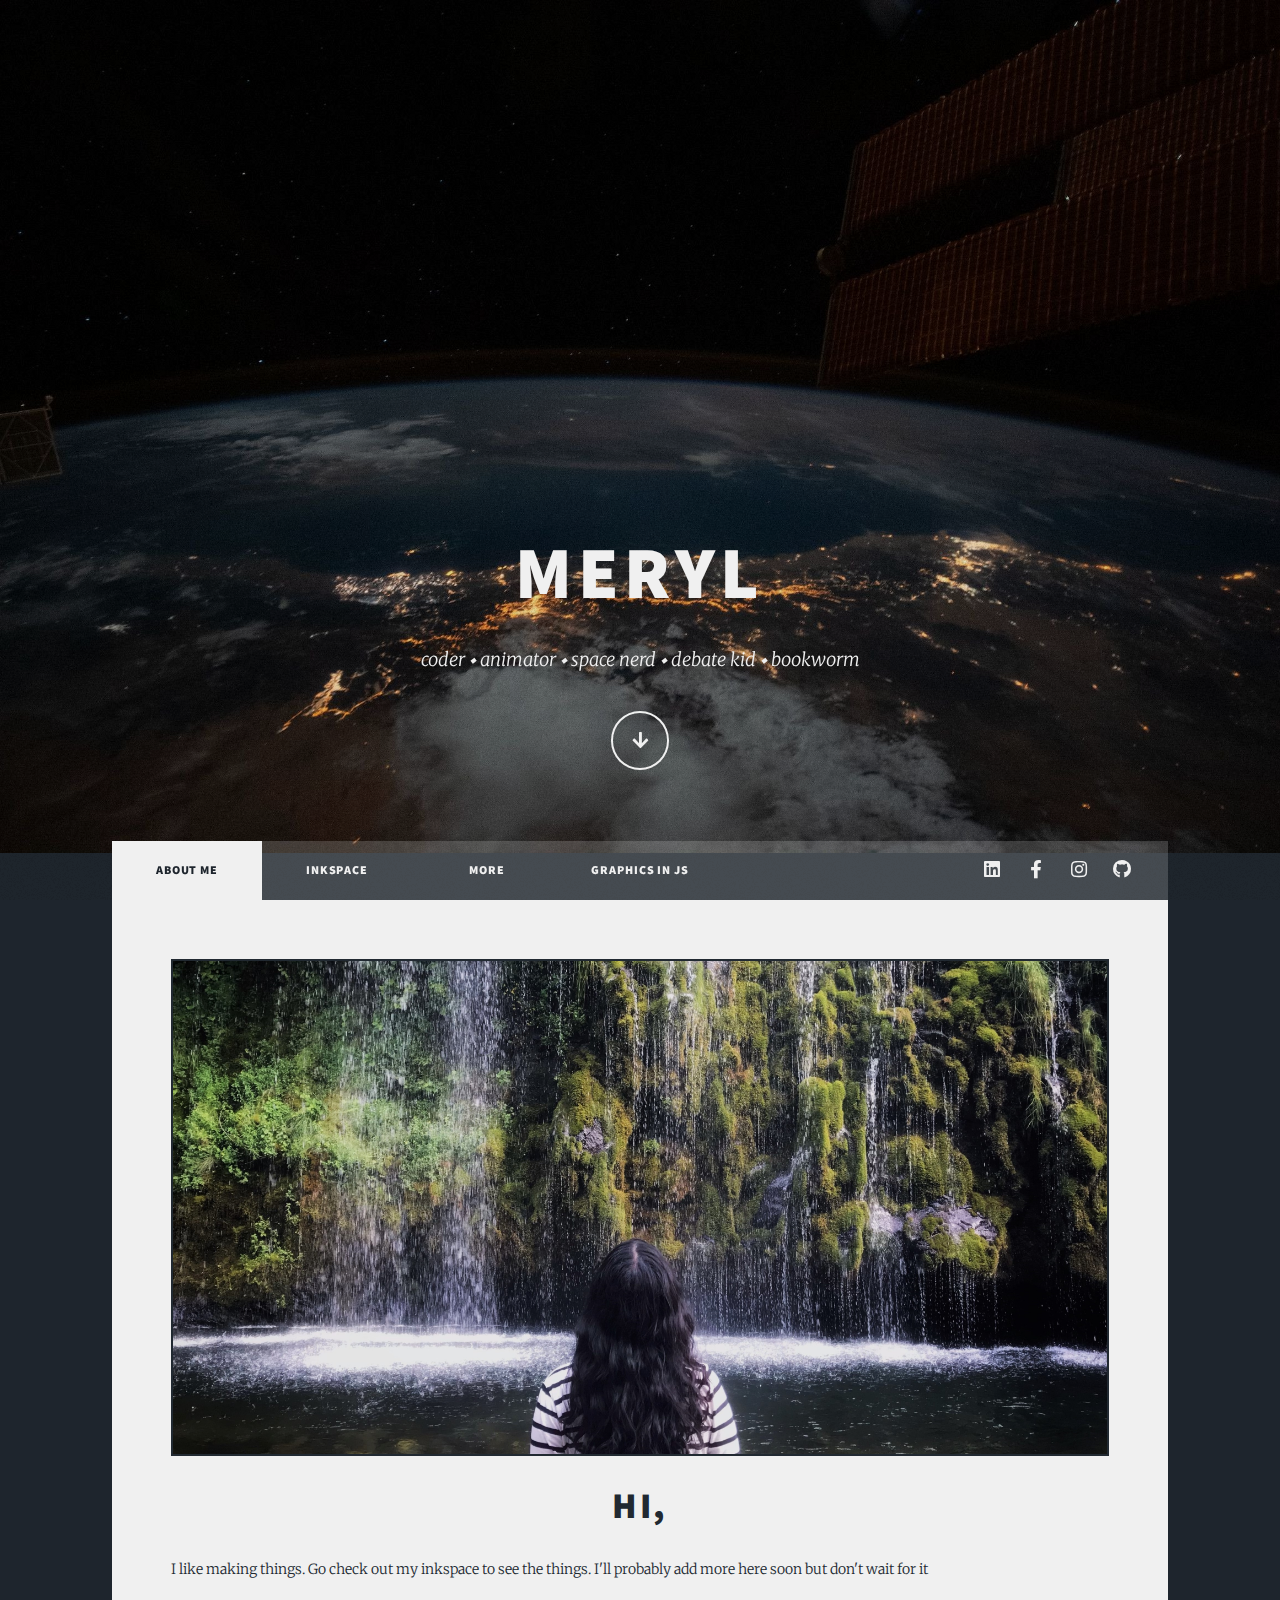
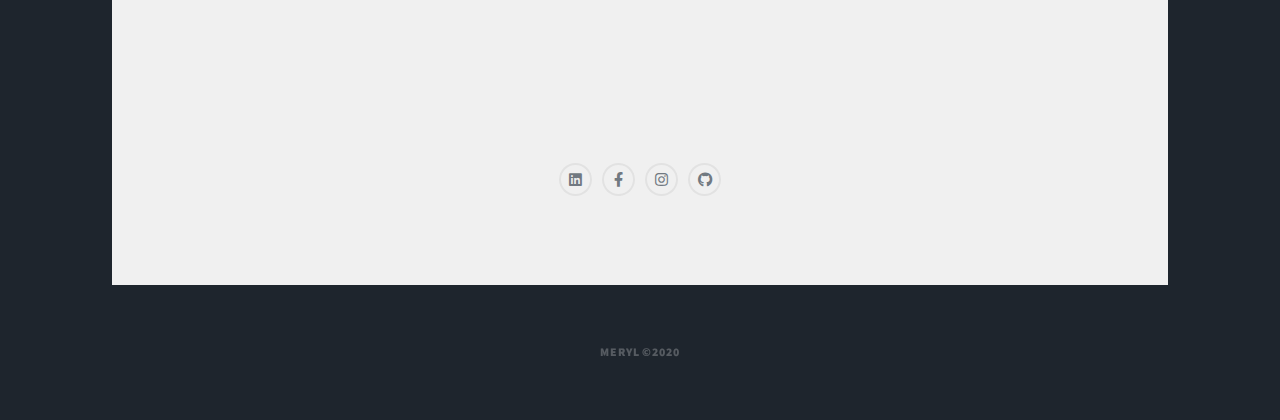
==== index.html @ 54251f9c "Initial commit" ====
<!DOCTYPE HTML>
<html>
	<head>
		<title>Meryl Mathew</title>
		<meta charset="utf-8"/>
		<meta name="viewport" content="width=device-width, initial-scale=1, user-scalable=no"/>
		<link rel="stylesheet" href="assets/css/main.css" />
    <link rel="shortcut icon" href="https://merylmathew.repl.co/favicon.ico"/>
    <meta name="google-site-verification" content="YCY9GfcMDlOyIrJGSdvfEfRtf6WEEZa4J2Y7_e5X0Lk" />
	</head>

  
	<body class="is-preload">
		<!-- Wrapper -->
			<div id="wrapper" class="fade-in">

				<!-- Intro -->
					<div id="intro">
						<h1>Meryl</h1>
						<p>coder ⬩  animator ⬩ space nerd ⬩ debate kid ⬩ bookworm</p>
						<ul class="actions">
							<li><a href="#header" class="button icon solid solo fa-arrow-down scrolly">Continue</a></li>
						</ul>
					</div>

				<!-- Header -->
					<header id="header">
						<a href="javascript:void(0)" class="logo">Portfolio</a>
					</header>

				<!-- Nav -->
					<nav id="nav">
						<ul class="links">
							<div class="tab">
                <a href="#London" class="tablinks" onclick="openCity(event, 'London')" style="box-shadow:none; display:none">About Me</a>
                <a href="#Paris" class="tablinks" onclick="openCity(event, 'Paris')" style="box-shadow:none; display:none">Inkspace</a>
                <a href="#Tokyo" class="tablinks" onclick="openCity(event, 'Tokyo')" style="box-shadow:none; display:none">More</a>
                <a href="simulations.html" class="tablinks" style="box-shadow:none; display:none">js Graphics</a>

                <button class="tablinks" onclick="openCity(event, 'London')" id="defaultOpen" style="box-shadow:none">About Me</button>
                <button class="tablinks" onclick="openCity(event, 'Paris')" style="box-shadow:none">Inkspace</button>
                <button class="tablinks" onclick="openCity(event, 'Tokyo')" style="box-shadow:none">More</button>
                <button class="tablinks" onclick="location.href='https://merylmathew.repl.co/simulations.html'" style="box-shadow:none" type="button">Graphics in js</button>
              </div>
						</ul>
						<ul class="icons">
							<li><a href="https://www.linkedin.com/in/meryl-m-4a99a51a8/" target="_blank" class="icon brands fa-linkedin"><span class="label">Linkedin</span></a></li>
							<li><a href="https://www.facebook.com/meryl.mathew.923/" target="_blank" class="icon brands fa-facebook-f"><span class="label">Facebook</span></a></li>
							<li><a href="https://www.instagram.com/m.eryl.m/" target="_blank" class="icon brands fa-instagram"><span class="label">Instagram</span></a></li>
							<li><a href="https://github.com/owl-patia" target="_blank" class="icon brands fa-github"><span class="label">GitHub</span></a></li>
						</ul>
					</nav>

          <!--- Other Tabs --> 
          <div id="main">
            <!-- Main Tab -->
            <div id="London" class="tabcontent">
              <img src="images/waterfall.jpg" style="width:100%;border:solid 2px;background-color:#1e252d;"></img>
              <h2 class="bigquote" style="font-size:36px;text-align:center;padding-top:15px">Hi,</h2>
              <!----<div>
                <h2 class="bigquote" style="float:left; width:30%">
                  <br/>A skeptical tech developer<br/>
                </h2> --->
                <p style="font-size:14px">I like making things. Go check out my inkspace to see the things. I'll probably add more here soon but don't wait for it</p> <!---<a href="https://linktr.ee/superpositionfremont">Superposition Fremont,</a> I've guided the creation of a website for the chapter, and organized tech related projects and activities to bring to my community. Before that, I interned in healthtech innovation, designing and programming an <a href="https://github.com/owl-patia/eye-strain-detector">eye strain detector</a>(ironic for me) using machine learning and image processing technology. I'm also team strategist for my VEX Robotics team, where I plan logic for robot movement and work with CAD. </p>
              </div>
              <div>
                <h2 class="bigquote" style="padding:0 30px; float:right; width:25%">
                  "What is the world, without beautiful words?"
                </h2>
                <p style="font-size:14px">
                  Writing to me is about finding a way to put the most random, scatterbrained thouhgts and descriptions out in the world. My favorite genres are fantasy, mystery, and speculative fiction, though I occasionally take a stab at poetry when the mood strikes. Every writer starts out as a reader and I'm in no way an exception, which is why I always have a book in progress,and I'm always happy to give out book recs to anyone who asks. Check out my <a href="javascript:void(0)" class="tablinks" onclick="openCity(event, 'Paris')" style="box-shadow:none">Inkspace</a> to read my latest work.
                </p>
              </div>
              <div>
                <h2 class="bigquote" style="float:left; width:20%;">
                  No faster way to learn than to teach
                </h2>
                <p style="font-size:14px">
                  Most of my weekdays are spent tutoring—even now, online. I've tutored with: L-connection for English language learners, younger students at the local library, French students with the school French club, and younger students in summer Python classes. I am also currently a volunteer Lincoln-Douglas debate coach for the middle school, so I can share my experience in debate with students who have less resources for private coaching. Contact me via Facebook for tutoring info.
                </p>
              </div>
              <div>
                <h2 class="bigquote" style="padding:10px 20px; float:right; width:45%; margin-bottom:10px">
                  Debate doesn't end with an answer; it leaves you with perspective
                </h2>
                <p style="font-size:14px">
                  In a way, debate is very similar to creative writing. The flow of ideas, the underlying logic, and the amount of <i>research</i> it takes. I've done debate in the CHSSA and GGSA circuits for two years and been to tournaments throughout California. Lincoln-Douglas debate has shown me worlds of opportunity, confidence, and discussion about issues I'd never been exposed to. As a Captain turned Vice President of my school's Speech and Debate program, as well as a mentor for middle school debaters, I'm doing my best to share that experience with everyone that I can.
                </p>
              </div> --->
            </div>

            <!--Media Tab--->
            <div id="Tokyo" class="tabcontent" style="overflow:hidden">
                <h3>My Media</h3>
                <p><--- In Progress---></p>
                <div class="mediagrid-container">
                  <div id="spotify">
                    <iframe src="https://open.spotify.com/embed/playlist/1azhTqrdnuiMNUiaSNKn2s" frameborder="0" allowtransparency="true" allow="encrypted-media"></iframe>
                  </div>
                  <div id="insta">
                   <iframe src="https://www.instagram.com/p/CDMPR9YD9Q8/embed" title="Tara Spruit Art" style="background-color:black" ></iframe>
                  </div>
                  <div id="youtube">
                    <iframe src="https://www.youtube.com/embed/b1WHQTbJ7vE" title="YouTube video player" frameborder="0" allow="accelerometer; autoplay; clipboard-write; encrypted-media; gyroscope; picture-in-picture" allowfullscreen></iframe>
                  </div>
                  <div id="book">
                    <img src="https://i.harperapps.com/hcanz/covers/9780007422586/x293.jpg" style="object-fit:contain;max-height:100%;max-width:155px;min-width:"></img>
                    <h4 style="text-align:center">Currently Reading:</h4>
                    <p style="font-size:12px;text-align:center;margin:0;">
                      <u>The Mysterious Affair at Styles</u>
                      </br>
                      <i>by Agatha Christie</i>
                      </br>
                      Rating as of now: 4/5 stars
                    </p>
                  </div>
                </div>
            </div>
          

          <!--Inskpace Tab-->  
            <div id="Paris" class="tabcontent" style="padding:0">
              <div id="main" style="margin:0 0; width:100%; border-style:none none solid none; border-width:2px; border-color:#DCDCDC">
                <article class="post featured">
                  <header class="major">
                      <span class="date">June 20, 2021</span>
                      <h2><a href="javascript:void(0)">Breakfast</a></h2>
                      <p><i>medium: 3-d model</i></p>
                      <p>
                      Donut, coffee cup, and background were all built, animated, and rendered in Blender
                      </p>
                    </header>
                    <a class="image fit">
                      <video width="100%" autoplay loop muted>
                        <source src="images/donut.mp4" type="video/mp4" />
                      </video></a>
                    <ul class="actions special">
                      <li><a href="images/donut.mp4" target="_blank" class="button">View Piece</a></li>
                    </ul>
                </article>
                
                <!-- Post Gallery -->
                <section class="posts">
                  <!---<article> <!--Hotel Viella
                    <header class="major">
                    <span class="date">April 20, 2021</span>
                    <h2><a href="#">Writing Challenge #2</a></h2>
                    <p>Meryl Mathew • Creative Writing</p>
                    <p>
                      Prompt: Flesh out and kill a character in less than 700 words (suggested by a friend)
                    </p>
                  </header>
                  <a class="image main"><img src="images/pic01.jpg" alt="" /></a>
                  <ul class="actions special">
                    <li><a id="myBtn" class="button large">Full Story</a></li>
                     The Modal 
                    <link rel="stylesheet" href="modal.css" />
                    <div id="myModal" class="modal">
                      
                      <div class="modal-content">
                        <span class="close">&times;</span>
                        <iframe src="https://docs.google.com/document/d/e/2PACX-1vTOxKSY829HDpsiBlz4LILO06dINLtwVgTX5l0hVm-jLojlUbi95CyLOCAH-x--CEwdpaesqFGbjDjO/pub?embedded=true" width="90%" height="97%" style="padding:none"></iframe>
                      </div>
                    </div>
                    
                  </ul>
                  </article> --->

                  <article> <!--Prompt -->
                    <header>
                      <span class="date">November 1, 2020</span>
                      <h2><a href="#">Hotel Viella</a></h2>
                      <p style="text-align:center">Meryl Mathew • Speculative Fiction</p>
                    </header>
                    <a class="image fit"><img src="images/pic02.jpg" alt="" /></a>
                    <p><i>
                      The Janitor remembers nothing...
                    </i></p>
                    <ul class="actions special">
                      <li><a id="myBtn2" class="button">Full Story</a></li>
                      <!-- The Modal --->
                      <link rel="stylesheet" href="modal.css" />
                      <div id="myModal2" class="modal">
                        <!-- Modal content --->
                        <div class="modal-content">
                          <span id="close2" class="close">&times;</span>
                          <iframe src="https://docs.google.com/document/d/e/2PACX-1vTF7LGVaom-E_j0QJltRyDijaRvnnlwV1qezFzbnl_iOy_g66tp6JYO-4HYqUYiTe8KIEDTxv4_yBxo/pub?embedded=true" width="90%" height="97%" style="padding:none"></iframe>
                        </div>
                      </div>
                    </ul>
                  </article>            
                  
                  <article> <!--The Stork-->
                    <header>
                      <span class="date">April 22, 2017</span>
                      <h2><a href="javascript:void(0)">The Stork</a></h2>
                    </header>
                    <a class="image fit"><img src="images/pic03.jpg" alt="" /></a>
                    <p><i>medium: ink on rice paper</i></p>
                    <ul class="actions special">
                      <li><a href="https://merylmathew.repl.co/images/ricepaper.jpg" target="_blank" class="button">View Piece</a></li>
                    </ul>
                  </article>
                  
                  <article> <!---Color of Leaves Painting--->
                    <header>
                      <span class="date">September 18, 2020</span>
                      <h2><a href="javascript:void(0)">Natural Colors</a></h2>
                    </header>
                    <a class="image fit"><img src="images/pic04.jpg" alt="" /></a>
                    <p><i>medium: acrylics on canvas</i></p>
                    <ul class="actions special">
                      <li><a href="https://merylmathew.repl.co/images/pic04.jpg" target="_blank" class="button">View Piece</a></li>
                    </ul>
                  </article>
                 
                  <article> <!---The Aftermath--->
                    <header>
                      <span class="date">June 14, 2020</span>
                      <h2><a href="javascript:void(0)">The Aftermath</a></h2>
                      <p style="text-align:center">Meryl Mathew • Speculative/Dystopian Fiction</p>
                    </header>
                    <a class="image fit"><img src="images/pic05.jpg" alt="" /></a>
                    <p><i>I’ve been staring at the same walls for almost two years now. Weeks and months blur together, so lost that I can't tell if my birthday was last month or last year. Historians call this period the Post-contagion Era, but the normal people? We will always know it as the Aftermath...</i></p>
                    <ul class="actions special">
                      <li><a id="myBtn3" class="button">Full Story</a></li>
                      <!-- The Modal --->
                      <link rel="stylesheet" href="modal.css" />
                      <div id="myModal3" class="modal">
                        <!-- Modal content --->
                        <div class="modal-content">
                          <span id="close3" class="close">&times;</span>
                          <iframe src="https://docs.google.com/document/d/e/2PACX-1vTF7LGVaom-E_j0QJltRyDijaRvnnlwV1qezFzbnl_iOy_g66tp6JYO-4HYqUYiTe8KIEDTxv4_yBxo/pub?embedded=true" width="90%" height="97%" style="padding:none"></iframe>
                        </div>
                      </div>
                    </ul>
                  </article>
                </section>
              </div> 
            </div>
          </div>

          
            <script>
              document.getElementById("defaultOpen").click();
              function openCity(evt, cityName) {
                var i, tabcontent, tablinks;
                tabcontent = document.getElementsByClassName("tabcontent");
                for (i = 0; i < tabcontent.length; i++) {
                  tabcontent[i].style.display = "none";
                }
                tablinks = document.getElementsByClassName("tablinks");
                for (i = 0; i < tablinks.length; i++) {
                  tablinks[i].className = tablinks[i].className.replace(" active", "");
                }
                document.getElementById(cityName).style.display = "block";
                evt.currentTarget.className += " active";
              }
            </script> 
        <!-- Footer -->
        <div id="main">
          <footer id="footer">
            <section>
              <section class="split contact">
                  <ul class="icons alt">
                    <li><a href="https://www.linkedin.com/in/meryl-m-4a99a51a8/" class="icon brands alt fa-linkedin"><span class="label">Linkedin</span></a></li>
                    <li><a href="https://www.facebook.com/meryl.mathew.923/" class="icon brands alt fa-facebook-f"><span class="label">Facebook</span></a></li>
                    <li><a href="https://www.instagram.com/m.eryl.m/" class="icon brands alt fa-instagram"><span class="label">Instagram</span></a></li>
                    <li><a href="https://github.com/owl-patia" class="icon brands alt fa-github"><span class="label">GitHub</span></a></li>
                  </ul>
                </section>
              </section>
					</footer>
        </div>

				<!-- Copyright -->
					<div id="copyright">
						<ul><li>Meryl ©2020</li></ul>
					</div>

			</div>

		<!-- Scripts -->
			<script src="modals.js"></script>
      <script src="assets/js/jquery.min.js"></script>
			<script src="assets/js/jquery.scrollex.min.js"></script>
			<script src="assets/js/jquery.scrolly.min.js"></script>
			<script src="assets/js/browser.min.js"></script>
			<script src="assets/js/breakpoints.min.js"></script>
			<script src="assets/js/util.js"></script>
			<script src="assets/js/main.js"></script>
	</body>
</html>
---- assets/css/main.css ----
@import url(fontawesome-all.min.css);
@import url("https://fonts.googleapis.com/css?family=Merriweather:300,700,300italic,700italic|Source+Sans+Pro:900");

/*
	Massively by HTML5 UP
	html5up.net | @ajlkn
	Free for personal and commercial use under the CCA 3.0 license (html5up.net/license)
*/

html, body, div, span, applet, object,
iframe, h1, h2, h3, h4, h5, h6, p, blockquote,
pre, a, abbr, acronym, address, big, cite,
code, del, dfn, em, img, ins, kbd, q, s, samp,
small, strike, strong, sub, sup, tt, var, b,
u, i, center, dl, dt, dd, ol, ul, li, fieldset,
form, label, legend, table, caption, tbody,
tfoot, thead, tr, th, td, article, aside,
canvas, details, embed, figure, figcaption,
footer, header, hgroup, menu, nav, output, ruby,
section, summary, time, mark, audio, video {
	margin: 0;
	padding: 0;
	border: 0;
	font-size: 100%;
	font: inherit;
	vertical-align: baseline;}


/* width */
::-webkit-scrollbar {
  width: 6px;
}

/* Track */
::-webkit-scrollbar-track {
  background:rgba(30, 37, 45,0.1) ; 
}
 
/* Handle */
::-webkit-scrollbar-thumb {
  background:rgba(255, 255, 255, 0.175); 
}

/* Handle on hover */
::-webkit-scrollbar-thumb:hover {
  background: #18bfef; 
}

article, aside, details, figcaption, figure,
footer, header, hgroup, menu, nav, section {
	display: block;}

body {
	line-height: 1;
}

ol, ul {
	list-style: none;
}

blockquote, q {
	quotes: none;
}

	blockquote:before, blockquote:after, q:before, q:after {
		content: '';
		content: none;
	}

table {
	border-collapse: collapse;
	border-spacing: 0;
}

body {
	-webkit-text-size-adjust: none;
}

mark {
	background-color: transparent;
	color: inherit;
}

input::-moz-focus-inner {
	border: 0;
	padding: 0;
}

input, select, textarea {
	-moz-appearance: none;
	-webkit-appearance: none;
	-ms-appearance: none;
	appearance: none;
}

/* Basic */

	@-ms-viewport {
		width: device-width;
	}

	body {
		-ms-overflow-style: scrollbar;
	}

	@media screen and (max-width: 480px) {

		html, body {
			min-width: 320px;
		}

	}

	html {
		box-sizing: border-box;
	}

	*, *:before, *:after {
		box-sizing: inherit;
	}

	body {
		background-color: #1e252d;
	}

		body.is-preload *, body.is-preload *:before, body.is-preload *:after {
			-moz-animation: none !important;
			-webkit-animation: none !important;
			-ms-animation: none !important;
			animation: none !important;
			-moz-transition: none !important;
			-webkit-transition: none !important;
			-ms-transition: none !important;
			transition: none !important;
		}

/* Type */

	html {
		font-size: 16pt;
	}

		@media screen and (max-width: 1680px) {

			html {
				font-size: 12pt;
			}

		}

		@media screen and (max-width: 1280px) {

			html {
				font-size: 11pt;
			}

		}

		@media screen and (max-width: 360px) {

			html {
				font-size: 10pt;
			}

		}

	body {
		color: #212931;
	}

	body, input, select, textarea {
		font-family: "Merriweather", Georgia, serif;
		font-weight: 300;
		font-size: 1rem;
		line-height: 2.375;
	}

	a {
		-moz-transition: color 0.2s ease-in-out, background-color 0.2s ease-in-out, border-color 0.2s ease-in-out, box-shadow 0.2s ease-in-out;
		-webkit-transition: color 0.2s ease-in-out, background-color 0.2s ease-in-out, border-color 0.2s ease-in-out, box-shadow 0.2s ease-in-out;
		-ms-transition: color 0.2s ease-in-out, background-color 0.2s ease-in-out, border-color 0.2s ease-in-out, box-shadow 0.2s ease-in-out;
		transition: color 0.2s ease-in-out, background-color 0.2s ease-in-out, border-color 0.2s ease-in-out, box-shadow 0.2s ease-in-out;
		border-bottom: dotted 1px;
		text-decoration: none;
	}

		a:hover {
			border-bottom-color: transparent;
		}

	strong, b {
		font-weight: 600;
	}

	em, i {
		font-style: italic;
	}

	p {
		text-align: justify;
		margin: 0 0 2rem 0;
	}

	h1, h2, h3, h4, h5, h6 {
		font-family: "Source Sans Pro", Helvetica, sans-serif;
		font-weight: 900;
		line-height: 1.5;
		letter-spacing: 0.075em;
		text-transform: uppercase;
		margin: 0 0 1rem 0;
	}

		h1 a, h2 a, h3 a, h4 a, h5 a, h6 a {
			border-bottom: 0;
			color: inherit;
			text-decoration: none;
		}

	h1 {
		font-size: 4rem;
		line-height: 1.1;
		margin: 0 0 2rem 0;
	}

	h2 {
		font-size: 1.75rem;
		line-height: 1.3;
		margin: 0 0 1.5rem 0;
	}

	h3 {
		font-size: 1.25rem;
		margin: 0 0 1.5rem 0;
	}

	h4 {
		font-size: 1rem;
	}

	h5 {
		font-size: 0.9rem;
	}

	h6 {
		font-size: 0.8rem;
	}

	sub {
		font-size: 0.8rem;
		position: relative;
		top: 0.5rem;
	}

	sup {
		font-size: 0.8rem;
		position: relative;
		top: -0.5rem;
	}

	blockquote {
		border-left: solid 4px;
		font-style: italic;
		margin: 0 0 2rem 0;
		padding: 0.5rem 0 0.5rem 2rem;
	}

	code {
		border: solid 2px;
		font-family: "Courier New", monospace;
		font-size: 0.9rem;
		margin: 0 0.25rem;
		padding: 0.25rem 0.65rem;
	}

	pre {
		-webkit-overflow-scrolling: touch;
		font-family: "Courier New", monospace;
		font-size: 0.9rem;
		margin: 0 0 2rem 0;
	}

		pre code {
			display: block;
			line-height: 1.75;
			padding: 1rem 1.5rem;
			overflow-x: auto;
		}

	hr {
		border: 0;
		border-bottom: solid 2px;
		margin: 3rem 0;
	}

		hr.major {
			margin: 5rem 0;
		}

	.align-left {
		text-align: left;
	}

	.align-center {
		text-align: center;
	}

	.align-right {
		text-align: right;
	}

	input, select, textarea {
		color: #212931;
	}

	a {
		color: #212931;
		border-bottom-color: rgba(33, 41, 49, 0.5);
	}

		a:hover {
			border-bottom-color: transparent;
			color: #18bfef !important;
		}

	strong, b {
		color: #212931;
	}

	h1, h2, h3, h4, h5, h6 {
		color: #212931;
	}

	blockquote {
		border-left-color: #eeeeee;
	}

	code {
		background: rgba(220, 220, 220, 0.25);
		border-color: #eeeeee;
	}

	hr {
		border-bottom-color: #eeeeee;
	}

/* Row */

	.row {
		display: flex;
		flex-wrap: wrap;
		box-sizing: border-box;
		align-items: stretch;
	}

		.row > * {
			box-sizing: border-box;
		}

		.row.gtr-uniform > * > :last-child {
			margin-bottom: 0;
		}

		.row.aln-left {
			justify-content: flex-start;
		}

		.row.aln-center {
			justify-content: center;
		}

		.row.aln-right {
			justify-content: flex-end;
		}

		.row.aln-top {
			align-items: flex-start;
		}

		.row.aln-middle {
			align-items: center;
		}

		.row.aln-bottom {
			align-items: flex-end;
		}

		.row > .imp {
			order: -1;
		}

		.row > .col-1 {
			width: 8.33333%;
		}

		.row > .off-1 {
			margin-left: 8.33333%;
		}

		.row > .col-2 {
			width: 16.66667%;
		}

		.row > .off-2 {
			margin-left: 16.66667%;
		}

		.row > .col-3 {
			width: 25%;
		}

		.row > .off-3 {
			margin-left: 25%;
		}

		.row > .col-4 {
			width: 33.33333%;
		}

		.row > .off-4 {
			margin-left: 33.33333%;
		}

		.row > .col-5 {
			width: 41.66667%;
		}

		.row > .off-5 {
			margin-left: 41.66667%;
		}

		.row > .col-6 {
			width: 50%;
		}

		.row > .off-6 {
			margin-left: 50%;
		}

		.row > .col-7 {
			width: 58.33333%;
		}

		.row > .off-7 {
			margin-left: 58.33333%;
		}

		.row > .col-8 {
			width: 66.66667%;
		}

		.row > .off-8 {
			margin-left: 66.66667%;
		}

		.row > .col-9 {
			width: 75%;
		}

		.row > .off-9 {
			margin-left: 75%;
		}

		.row > .col-10 {
			width: 83.33333%;
		}

		.row > .off-10 {
			margin-left: 83.33333%;
		}

		.row > .col-11 {
			width: 91.66667%;
		}

		.row > .off-11 {
			margin-left: 91.66667%;
		}

		.row > .col-12 {
			width: 100%;
		}

		.row > .off-12 {
			margin-left: 100%;
		}

		.row.gtr-0 {
			margin-top: 0;
			margin-left: 0rem;
		}

			.row.gtr-0 > * {
				padding: 0 0 0 0rem;
			}

			.row.gtr-0.gtr-uniform {
				margin-top: 0rem;
			}

				.row.gtr-0.gtr-uniform > * {
					padding-top: 0rem;
				}

		.row.gtr-25 {
			margin-top: 0;
			margin-left: -0.375rem;
		}

			.row.gtr-25 > * {
				padding: 0 0 0 0.375rem;
			}

			.row.gtr-25.gtr-uniform {
				margin-top: -0.375rem;
			}

				.row.gtr-25.gtr-uniform > * {
					padding-top: 0.375rem;
				}

		.row.gtr-50 {
			margin-top: 0;
			margin-left: -0.75rem;
		}

			.row.gtr-50 > * {
				padding: 0 0 0 0.75rem;
			}

			.row.gtr-50.gtr-uniform {
				margin-top: -0.75rem;
			}

				.row.gtr-50.gtr-uniform > * {
					padding-top: 0.75rem;
				}

		.row {
			margin-top: 0;
			margin-left: -1.5rem;
		}

			.row > * {
				padding: 0 0 0 1.5rem;
			}

			.row.gtr-uniform {
				margin-top: -1.5rem;
			}

				.row.gtr-uniform > * {
					padding-top: 1.5rem;
				}

		.row.gtr-150 {
			margin-top: 0;
			margin-left: -2.25rem;
		}

			.row.gtr-150 > * {
				padding: 0 0 0 2.25rem;
			}

			.row.gtr-150.gtr-uniform {
				margin-top: -2.25rem;
			}

				.row.gtr-150.gtr-uniform > * {
					padding-top: 2.25rem;
				}

		.row.gtr-200 {
			margin-top: 0;
			margin-left: -3rem;
		}

			.row.gtr-200 > * {
				padding: 0 0 0 3rem;
			}

			.row.gtr-200.gtr-uniform {
				margin-top: -3rem;
			}

				.row.gtr-200.gtr-uniform > * {
					padding-top: 3rem;
				}

		@media screen and (max-width: 1680px) {

			.row {
				display: flex;
				flex-wrap: wrap;
				box-sizing: border-box;
				align-items: stretch;
			}

				.row > * {
					box-sizing: border-box;
				}

				.row.gtr-uniform > * > :last-child {
					margin-bottom: 0;
				}

				.row.aln-left {
					justify-content: flex-start;
				}

				.row.aln-center {
					justify-content: center;
				}

				.row.aln-right {
					justify-content: flex-end;
				}

				.row.aln-top {
					align-items: flex-start;
				}

				.row.aln-middle {
					align-items: center;
				}

				.row.aln-bottom {
					align-items: flex-end;
				}

				.row > .imp-xlarge {
					order: -1;
				}

				.row > .col-1-xlarge {
					width: 8.33333%;
				}

				.row > .off-1-xlarge {
					margin-left: 8.33333%;
				}

				.row > .col-2-xlarge {
					width: 16.66667%;
				}

				.row > .off-2-xlarge {
					margin-left: 16.66667%;
				}

				.row > .col-3-xlarge {
					width: 25%;
				}

				.row > .off-3-xlarge {
					margin-left: 25%;
				}

				.row > .col-4-xlarge {
					width: 33.33333%;
				}

				.row > .off-4-xlarge {
					margin-left: 33.33333%;
				}

				.row > .col-5-xlarge {
					width: 41.66667%;
				}

				.row > .off-5-xlarge {
					margin-left: 41.66667%;
				}

				.row > .col-6-xlarge {
					width: 50%;
				}

				.row > .off-6-xlarge {
					margin-left: 50%;
				}

				.row > .col-7-xlarge {
					width: 58.33333%;
				}

				.row > .off-7-xlarge {
					margin-left: 58.33333%;
				}

				.row > .col-8-xlarge {
					width: 66.66667%;
				}

				.row > .off-8-xlarge {
					margin-left: 66.66667%;
				}

				.row > .col-9-xlarge {
					width: 75%;
				}

				.row > .off-9-xlarge {
					margin-left: 75%;
				}

				.row > .col-10-xlarge {
					width: 83.33333%;
				}

				.row > .off-10-xlarge {
					margin-left: 83.33333%;
				}

				.row > .col-11-xlarge {
					width: 91.66667%;
				}

				.row > .off-11-xlarge {
					margin-left: 91.66667%;
				}

				.row > .col-12-xlarge {
					width: 100%;
				}

				.row > .off-12-xlarge {
					margin-left: 100%;
				}

				.row.gtr-0 {
					margin-top: 0;
					margin-left: 0rem;
				}

					.row.gtr-0 > * {
						padding: 0 0 0 0rem;
					}

					.row.gtr-0.gtr-uniform {
						margin-top: 0rem;
					}

						.row.gtr-0.gtr-uniform > * {
							padding-top: 0rem;
						}

				.row.gtr-25 {
					margin-top: 0;
					margin-left: -0.375rem;
				}

					.row.gtr-25 > * {
						padding: 0 0 0 0.375rem;
					}

					.row.gtr-25.gtr-uniform {
						margin-top: -0.375rem;
					}

						.row.gtr-25.gtr-uniform > * {
							padding-top: 0.375rem;
						}

				.row.gtr-50 {
					margin-top: 0;
					margin-left: -0.75rem;
				}

					.row.gtr-50 > * {
						padding: 0 0 0 0.75rem;
					}

					.row.gtr-50.gtr-uniform {
						margin-top: -0.75rem;
					}

						.row.gtr-50.gtr-uniform > * {
							padding-top: 0.75rem;
						}

				.row {
					margin-top: 0;
					margin-left: -1.5rem;
				}

					.row > * {
						padding: 0 0 0 1.5rem;
					}

					.row.gtr-uniform {
						margin-top: -1.5rem;
					}

						.row.gtr-uniform > * {
							padding-top: 1.5rem;
						}

				.row.gtr-150 {
					margin-top: 0;
					margin-left: -2.25rem;
				}

					.row.gtr-150 > * {
						padding: 0 0 0 2.25rem;
					}

					.row.gtr-150.gtr-uniform {
						margin-top: -2.25rem;
					}

						.row.gtr-150.gtr-uniform > * {
							padding-top: 2.25rem;
						}

				.row.gtr-200 {
					margin-top: 0;
					margin-left: -3rem;
				}

					.row.gtr-200 > * {
						padding: 0 0 0 3rem;
					}

					.row.gtr-200.gtr-uniform {
						margin-top: -3rem;
					}

						.row.gtr-200.gtr-uniform > * {
							padding-top: 3rem;
						}

		}

		@media screen and (max-width: 1280px) {

			.row {
				display: flex;
				flex-wrap: wrap;
				box-sizing: border-box;
				align-items: stretch;
			}

				.row > * {
					box-sizing: border-box;
				}

				.row.gtr-uniform > * > :last-child {
					margin-bottom: 0;
				}

				.row.aln-left {
					justify-content: flex-start;
				}

				.row.aln-center {
					justify-content: center;
				}

				.row.aln-right {
					justify-content: flex-end;
				}

				.row.aln-top {
					align-items: flex-start;
				}

				.row.aln-middle {
					align-items: center;
				}

				.row.aln-bottom {
					align-items: flex-end;
				}

				.row > .imp-large {
					order: -1;
				}

				.row > .col-1-large {
					width: 8.33333%;
				}

				.row > .off-1-large {
					margin-left: 8.33333%;
				}

				.row > .col-2-large {
					width: 16.66667%;
				}

				.row > .off-2-large {
					margin-left: 16.66667%;
				}

				.row > .col-3-large {
					width: 25%;
				}

				.row > .off-3-large {
					margin-left: 25%;
				}

				.row > .col-4-large {
					width: 33.33333%;
				}

				.row > .off-4-large {
					margin-left: 33.33333%;
				}

				.row > .col-5-large {
					width: 41.66667%;
				}

				.row > .off-5-large {
					margin-left: 41.66667%;
				}

				.row > .col-6-large {
					width: 50%;
				}

				.row > .off-6-large {
					margin-left: 50%;
				}

				.row > .col-7-large {
					width: 58.33333%;
				}

				.row > .off-7-large {
					margin-left: 58.33333%;
				}

				.row > .col-8-large {
					width: 66.66667%;
				}

				.row > .off-8-large {
					margin-left: 66.66667%;
				}

				.row > .col-9-large {
					width: 75%;
				}

				.row > .off-9-large {
					margin-left: 75%;
				}

				.row > .col-10-large {
					width: 83.33333%;
				}

				.row > .off-10-large {
					margin-left: 83.33333%;
				}

				.row > .col-11-large {
					width: 91.66667%;
				}

				.row > .off-11-large {
					margin-left: 91.66667%;
				}

				.row > .col-12-large {
					width: 100%;
				}

				.row > .off-12-large {
					margin-left: 100%;
				}

				.row.gtr-0 {
					margin-top: 0;
					margin-left: 0rem;
				}

					.row.gtr-0 > * {
						padding: 0 0 0 0rem;
					}

					.row.gtr-0.gtr-uniform {
						margin-top: 0rem;
					}

						.row.gtr-0.gtr-uniform > * {
							padding-top: 0rem;
						}

				.row.gtr-25 {
					margin-top: 0;
					margin-left: -0.375rem;
				}

					.row.gtr-25 > * {
						padding: 0 0 0 0.375rem;
					}

					.row.gtr-25.gtr-uniform {
						margin-top: -0.375rem;
					}

						.row.gtr-25.gtr-uniform > * {
							padding-top: 0.375rem;
						}

				.row.gtr-50 {
					margin-top: 0;
					margin-left: -0.75rem;
				}

					.row.gtr-50 > * {
						padding: 0 0 0 0.75rem;
					}

					.row.gtr-50.gtr-uniform {
						margin-top: -0.75rem;
					}

						.row.gtr-50.gtr-uniform > * {
							padding-top: 0.75rem;
						}

				.row {
					margin-top: 0;
					margin-left: -1.5rem;
				}

					.row > * {
						padding: 0 0 0 1.5rem;
					}

					.row.gtr-uniform {
						margin-top: -1.5rem;
					}

						.row.gtr-uniform > * {
							padding-top: 1.5rem;
						}

				.row.gtr-150 {
					margin-top: 0;
					margin-left: -2.25rem;
				}

					.row.gtr-150 > * {
						padding: 0 0 0 2.25rem;
					}

					.row.gtr-150.gtr-uniform {
						margin-top: -2.25rem;
					}

						.row.gtr-150.gtr-uniform > * {
							padding-top: 2.25rem;
						}

				.row.gtr-200 {
					margin-top: 0;
					margin-left: -3rem;
				}

					.row.gtr-200 > * {
						padding: 0 0 0 3rem;
					}

					.row.gtr-200.gtr-uniform {
						margin-top: -3rem;
					}

						.row.gtr-200.gtr-uniform > * {
							padding-top: 3rem;
						}

		}

		@media screen and (max-width: 980px) {

			.row {
				display: flex;
				flex-wrap: wrap;
				box-sizing: border-box;
				align-items: stretch;
			}

				.row > * {
					box-sizing: border-box;
				}

				.row.gtr-uniform > * > :last-child {
					margin-bottom: 0;
				}

				.row.aln-left {
					justify-content: flex-start;
				}

				.row.aln-center {
					justify-content: center;
				}

				.row.aln-right {
					justify-content: flex-end;
				}

				.row.aln-top {
					align-items: flex-start;
				}

				.row.aln-middle {
					align-items: center;
				}

				.row.aln-bottom {
					align-items: flex-end;
				}

				.row > .imp-medium {
					order: -1;
				}

				.row > .col-1-medium {
					width: 8.33333%;
				}

				.row > .off-1-medium {
					margin-left: 8.33333%;
				}

				.row > .col-2-medium {
					width: 16.66667%;
				}

				.row > .off-2-medium {
					margin-left: 16.66667%;
				}

				.row > .col-3-medium {
					width: 25%;
				}

				.row > .off-3-medium {
					margin-left: 25%;
				}

				.row > .col-4-medium {
					width: 33.33333%;
				}

				.row > .off-4-medium {
					margin-left: 33.33333%;
				}

				.row > .col-5-medium {
					width: 41.66667%;
				}

				.row > .off-5-medium {
					margin-left: 41.66667%;
				}

				.row > .col-6-medium {
					width: 50%;
				}

				.row > .off-6-medium {
					margin-left: 50%;
				}

				.row > .col-7-medium {
					width: 58.33333%;
				}

				.row > .off-7-medium {
					margin-left: 58.33333%;
				}

				.row > .col-8-medium {
					width: 66.66667%;
				}

				.row > .off-8-medium {
					margin-left: 66.66667%;
				}

				.row > .col-9-medium {
					width: 75%;
				}

				.row > .off-9-medium {
					margin-left: 75%;
				}

				.row > .col-10-medium {
					width: 83.33333%;
				}

				.row > .off-10-medium {
					margin-left: 83.33333%;
				}

				.row > .col-11-medium {
					width: 91.66667%;
				}

				.row > .off-11-medium {
					margin-left: 91.66667%;
				}

				.row > .col-12-medium {
					width: 100%;
				}

				.row > .off-12-medium {
					margin-left: 100%;
				}

				.row.gtr-0 {
					margin-top: 0;
					margin-left: 0rem;
				}

					.row.gtr-0 > * {
						padding: 0 0 0 0rem;
					}

					.row.gtr-0.gtr-uniform {
						margin-top: 0rem;
					}

						.row.gtr-0.gtr-uniform > * {
							padding-top: 0rem;
						}

				.row.gtr-25 {
					margin-top: 0;
					margin-left: -0.375rem;
				}

					.row.gtr-25 > * {
						padding: 0 0 0 0.375rem;
					}

					.row.gtr-25.gtr-uniform {
						margin-top: -0.375rem;
					}

						.row.gtr-25.gtr-uniform > * {
							padding-top: 0.375rem;
						}

				.row.gtr-50 {
					margin-top: 0;
					margin-left: -0.75rem;
				}

					.row.gtr-50 > * {
						padding: 0 0 0 0.75rem;
					}

					.row.gtr-50.gtr-uniform {
						margin-top: -0.75rem;
					}

						.row.gtr-50.gtr-uniform > * {
							padding-top: 0.75rem;
						}

				.row {
					margin-top: 0;
					margin-left: -1.5rem;
				}

					.row > * {
						padding: 0 0 0 1.5rem;
					}

					.row.gtr-uniform {
						margin-top: -1.5rem;
					}

						.row.gtr-uniform > * {
							padding-top: 1.5rem;
						}

				.row.gtr-150 {
					margin-top: 0;
					margin-left: -2.25rem;
				}

					.row.gtr-150 > * {
						padding: 0 0 0 2.25rem;
					}

					.row.gtr-150.gtr-uniform {
						margin-top: -2.25rem;
					}

						.row.gtr-150.gtr-uniform > * {
							padding-top: 2.25rem;
						}

				.row.gtr-200 {
					margin-top: 0;
					margin-left: -3rem;
				}

					.row.gtr-200 > * {
						padding: 0 0 0 3rem;
					}

					.row.gtr-200.gtr-uniform {
						margin-top: -3rem;
					}

						.row.gtr-200.gtr-uniform > * {
							padding-top: 3rem;
						}

		}

		@media screen and (max-width: 736px) {

			.row {
				display: flex;
				flex-wrap: wrap;
				box-sizing: border-box;
				align-items: stretch;
			}

				.row > * {
					box-sizing: border-box;
				}

				.row.gtr-uniform > * > :last-child {
					margin-bottom: 0;
				}

				.row.aln-left {
					justify-content: flex-start;
				}

				.row.aln-center {
					justify-content: center;
				}

				.row.aln-right {
					justify-content: flex-end;
				}

				.row.aln-top {
					align-items: flex-start;
				}

				.row.aln-middle {
					align-items: center;
				}

				.row.aln-bottom {
					align-items: flex-end;
				}

				.row > .imp-small {
					order: -1;
				}

				.row > .col-1-small {
					width: 8.33333%;
				}

				.row > .off-1-small {
					margin-left: 8.33333%;
				}

				.row > .col-2-small {
					width: 16.66667%;
				}

				.row > .off-2-small {
					margin-left: 16.66667%;
				}

				.row > .col-3-small {
					width: 25%;
				}

				.row > .off-3-small {
					margin-left: 25%;
				}

				.row > .col-4-small {
					width: 33.33333%;
				}

				.row > .off-4-small {
					margin-left: 33.33333%;
				}

				.row > .col-5-small {
					width: 41.66667%;
				}

				.row > .off-5-small {
					margin-left: 41.66667%;
				}

				.row > .col-6-small {
					width: 50%;
				}

				.row > .off-6-small {
					margin-left: 50%;
				}

				.row > .col-7-small {
					width: 58.33333%;
				}

				.row > .off-7-small {
					margin-left: 58.33333%;
				}

				.row > .col-8-small {
					width: 66.66667%;
				}

				.row > .off-8-small {
					margin-left: 66.66667%;
				}

				.row > .col-9-small {
					width: 75%;
				}

				.row > .off-9-small {
					margin-left: 75%;
				}

				.row > .col-10-small {
					width: 83.33333%;
				}

				.row > .off-10-small {
					margin-left: 83.33333%;
				}

				.row > .col-11-small {
					width: 91.66667%;
				}

				.row > .off-11-small {
					margin-left: 91.66667%;
				}

				.row > .col-12-small {
					width: 100%;
				}

				.row > .off-12-small {
					margin-left: 100%;
				}

				.row.gtr-0 {
					margin-top: 0;
					margin-left: 0rem;
				}

					.row.gtr-0 > * {
						padding: 0 0 0 0rem;
					}

					.row.gtr-0.gtr-uniform {
						margin-top: 0rem;
					}

						.row.gtr-0.gtr-uniform > * {
							padding-top: 0rem;
						}

				.row.gtr-25 {
					margin-top: 0;
					margin-left: -0.375rem;
				}

					.row.gtr-25 > * {
						padding: 0 0 0 0.375rem;
					}

					.row.gtr-25.gtr-uniform {
						margin-top: -0.375rem;
					}

						.row.gtr-25.gtr-uniform > * {
							padding-top: 0.375rem;
						}

				.row.gtr-50 {
					margin-top: 0;
					margin-left: -0.75rem;
				}

					.row.gtr-50 > * {
						padding: 0 0 0 0.75rem;
					}

					.row.gtr-50.gtr-uniform {
						margin-top: -0.75rem;
					}

						.row.gtr-50.gtr-uniform > * {
							padding-top: 0.75rem;
						}

				.row {
					margin-top: 0;
					margin-left: -1.5rem;
				}

					.row > * {
						padding: 0 0 0 1.5rem;
					}

					.row.gtr-uniform {
						margin-top: -1.5rem;
					}

						.row.gtr-uniform > * {
							padding-top: 1.5rem;
						}

				.row.gtr-150 {
					margin-top: 0;
					margin-left: -2.25rem;
				}

					.row.gtr-150 > * {
						padding: 0 0 0 2.25rem;
					}

					.row.gtr-150.gtr-uniform {
						margin-top: -2.25rem;
					}

						.row.gtr-150.gtr-uniform > * {
							padding-top: 2.25rem;
						}

				.row.gtr-200 {
					margin-top: 0;
					margin-left: -3rem;
				}

					.row.gtr-200 > * {
						padding: 0 0 0 3rem;
					}

					.row.gtr-200.gtr-uniform {
						margin-top: -3rem;
					}

						.row.gtr-200.gtr-uniform > * {
							padding-top: 3rem;
						}

		}

		@media screen and (max-width: 480px) {

			.row {
				display: flex;
				flex-wrap: wrap;
				box-sizing: border-box;
				align-items: stretch;
			}

				.row > * {
					box-sizing: border-box;
				}

				.row.gtr-uniform > * > :last-child {
					margin-bottom: 0;
				}

				.row.aln-left {
					justify-content: flex-start;
				}

				.row.aln-center {
					justify-content: center;
				}

				.row.aln-right {
					justify-content: flex-end;
				}

				.row.aln-top {
					align-items: flex-start;
				}

				.row.aln-middle {
					align-items: center;
				}

				.row.aln-bottom {
					align-items: flex-end;
				}

				.row > .imp-xsmall {
					order: -1;
				}

				.row > .col-1-xsmall {
					width: 8.33333%;
				}

				.row > .off-1-xsmall {
					margin-left: 8.33333%;
				}

				.row > .col-2-xsmall {
					width: 16.66667%;
				}

				.row > .off-2-xsmall {
					margin-left: 16.66667%;
				}

				.row > .col-3-xsmall {
					width: 25%;
				}

				.row > .off-3-xsmall {
					margin-left: 25%;
				}

				.row > .col-4-xsmall {
					width: 33.33333%;
				}

				.row > .off-4-xsmall {
					margin-left: 33.33333%;
				}

				.row > .col-5-xsmall {
					width: 41.66667%;
				}

				.row > .off-5-xsmall {
					margin-left: 41.66667%;
				}

				.row > .col-6-xsmall {
					width: 50%;
				}

				.row > .off-6-xsmall {
					margin-left: 50%;
				}

				.row > .col-7-xsmall {
					width: 58.33333%;
				}

				.row > .off-7-xsmall {
					margin-left: 58.33333%;
				}

				.row > .col-8-xsmall {
					width: 66.66667%;
				}

				.row > .off-8-xsmall {
					margin-left: 66.66667%;
				}

				.row > .col-9-xsmall {
					width: 75%;
				}

				.row > .off-9-xsmall {
					margin-left: 75%;
				}

				.row > .col-10-xsmall {
					width: 83.33333%;
				}

				.row > .off-10-xsmall {
					margin-left: 83.33333%;
				}

				.row > .col-11-xsmall {
					width: 91.66667%;
				}

				.row > .off-11-xsmall {
					margin-left: 91.66667%;
				}

				.row > .col-12-xsmall {
					width: 100%;
				}

				.row > .off-12-xsmall {
					margin-left: 100%;
				}

				.row.gtr-0 {
					margin-top: 0;
					margin-left: 0rem;
				}

					.row.gtr-0 > * {
						padding: 0 0 0 0rem;
					}

					.row.gtr-0.gtr-uniform {
						margin-top: 0rem;
					}

						.row.gtr-0.gtr-uniform > * {
							padding-top: 0rem;
						}

				.row.gtr-25 {
					margin-top: 0;
					margin-left: -0.375rem;
				}

					.row.gtr-25 > * {
						padding: 0 0 0 0.375rem;
					}

					.row.gtr-25.gtr-uniform {
						margin-top: -0.375rem;
					}

						.row.gtr-25.gtr-uniform > * {
							padding-top: 0.375rem;
						}

				.row.gtr-50 {
					margin-top: 0;
					margin-left: -0.75rem;
				}

					.row.gtr-50 > * {
						padding: 0 0 0 0.75rem;
					}

					.row.gtr-50.gtr-uniform {
						margin-top: -0.75rem;
					}

						.row.gtr-50.gtr-uniform > * {
							padding-top: 0.75rem;
						}

				.row {
					margin-top: 0;
					margin-left: -1.5rem;
				}

					.row > * {
						padding: 0 0 0 1.5rem;
					}

					.row.gtr-uniform {
						margin-top: -1.5rem;
					}

						.row.gtr-uniform > * {
							padding-top: 1.5rem;
						}

				.row.gtr-150 {
					margin-top: 0;
					margin-left: -2.25rem;
				}

					.row.gtr-150 > * {
						padding: 0 0 0 2.25rem;
					}

					.row.gtr-150.gtr-uniform {
						margin-top: -2.25rem;
					}

						.row.gtr-150.gtr-uniform > * {
							padding-top: 2.25rem;
						}

				.row.gtr-200 {
					margin-top: 0;
					margin-left: -3rem;
				}

					.row.gtr-200 > * {
						padding: 0 0 0 3rem;
					}

					.row.gtr-200.gtr-uniform {
						margin-top: -3rem;
					}

						.row.gtr-200.gtr-uniform > * {
							padding-top: 3rem;
						}

		}

		@media screen and (max-width: 360px) {

			.row {
				display: flex;
				flex-wrap: wrap;
				box-sizing: border-box;
				align-items: stretch;
			}

				.row > * {
					box-sizing: border-box;
				}

				.row.gtr-uniform > * > :last-child {
					margin-bottom: 0;
				}

				.row.aln-left {
					justify-content: flex-start;
				}

				.row.aln-center {
					justify-content: center;
				}

				.row.aln-right {
					justify-content: flex-end;
				}

				.row.aln-top {
					align-items: flex-start;
				}

				.row.aln-middle {
					align-items: center;
				}

				.row.aln-bottom {
					align-items: flex-end;
				}

				.row > .imp-xxsmall {
					order: -1;
				}

				.row > .col-1-xxsmall {
					width: 8.33333%;
				}

				.row > .off-1-xxsmall {
					margin-left: 8.33333%;
				}

				.row > .col-2-xxsmall {
					width: 16.66667%;
				}

				.row > .off-2-xxsmall {
					margin-left: 16.66667%;
				}

				.row > .col-3-xxsmall {
					width: 25%;
				}

				.row > .off-3-xxsmall {
					margin-left: 25%;
				}

				.row > .col-4-xxsmall {
					width: 33.33333%;
				}

				.row > .off-4-xxsmall {
					margin-left: 33.33333%;
				}

				.row > .col-5-xxsmall {
					width: 41.66667%;
				}

				.row > .off-5-xxsmall {
					margin-left: 41.66667%;
				}

				.row > .col-6-xxsmall {
					width: 50%;
				}

				.row > .off-6-xxsmall {
					margin-left: 50%;
				}

				.row > .col-7-xxsmall {
					width: 58.33333%;
				}

				.row > .off-7-xxsmall {
					margin-left: 58.33333%;
				}

				.row > .col-8-xxsmall {
					width: 66.66667%;
				}

				.row > .off-8-xxsmall {
					margin-left: 66.66667%;
				}

				.row > .col-9-xxsmall {
					width: 75%;
				}

				.row > .off-9-xxsmall {
					margin-left: 75%;
				}

				.row > .col-10-xxsmall {
					width: 83.33333%;
				}

				.row > .off-10-xxsmall {
					margin-left: 83.33333%;
				}

				.row > .col-11-xxsmall {
					width: 91.66667%;
				}

				.row > .off-11-xxsmall {
					margin-left: 91.66667%;
				}

				.row > .col-12-xxsmall {
					width: 100%;
				}

				.row > .off-12-xxsmall {
					margin-left: 100%;
				}

				.row.gtr-0 {
					margin-top: 0;
					margin-left: 0rem;
				}

					.row.gtr-0 > * {
						padding: 0 0 0 0rem;
					}

					.row.gtr-0.gtr-uniform {
						margin-top: 0rem;
					}

						.row.gtr-0.gtr-uniform > * {
							padding-top: 0rem;
						}

				.row.gtr-25 {
					margin-top: 0;
					margin-left: -0.375rem;
				}

					.row.gtr-25 > * {
						padding: 0 0 0 0.375rem;
					}

					.row.gtr-25.gtr-uniform {
						margin-top: -0.375rem;
					}

						.row.gtr-25.gtr-uniform > * {
							padding-top: 0.375rem;
						}

				.row.gtr-50 {
					margin-top: 0;
					margin-left: -0.75rem;
				}

					.row.gtr-50 > * {
						padding: 0 0 0 0.75rem;
					}

					.row.gtr-50.gtr-uniform {
						margin-top: -0.75rem;
					}

						.row.gtr-50.gtr-uniform > * {
							padding-top: 0.75rem;
						}

				.row {
					margin-top: 0;
					margin-left: -1.5rem;
				}

					.row > * {
						padding: 0 0 0 1.5rem;
					}

					.row.gtr-uniform {
						margin-top: -1.5rem;
					}

						.row.gtr-uniform > * {
							padding-top: 1.5rem;
						}

				.row.gtr-150 {
					margin-top: 0;
					margin-left: -2.25rem;
				}

					.row.gtr-150 > * {
						padding: 0 0 0 2.25rem;
					}

					.row.gtr-150.gtr-uniform {
						margin-top: -2.25rem;
					}

						.row.gtr-150.gtr-uniform > * {
							padding-top: 2.25rem;
						}

				.row.gtr-200 {
					margin-top: 0;
					margin-left: -3rem;
				}

					.row.gtr-200 > * {
						padding: 0 0 0 3rem;
					}

					.row.gtr-200.gtr-uniform {
						margin-top: -3rem;
					}

						.row.gtr-200.gtr-uniform > * {
							padding-top: 3rem;
						}

		}


/* Mediagrid */
#Tokyo.tabcontent .mediagrid-container {
    display: grid;
    grid-template-columns: repeat(6,1fr);
    grid-auto-rows:repeat(6,1fr);
    padding: 5px;
    width:100%;
    grid-gap: 2px;
    grid-template-areas: 
    "spotify spotify spotify insta insta book"
    "spotify spotify spotify insta insta book"
    "youtube youtube youtube insta insta book"
    "youtube youtube youtube insta insta book"
    "youtube youtube youtube insta insta book"
    "youtube youtube youtube insta insta book";
}

@media screen and (max-width: 800px) {
  #Tokyo.tabcontent .mediagrid-container {
    grid-auto-rows:minmax(100px,120px);
    grid-template-areas: 
    "spotify spotify spotify insta insta insta"
    "spotify spotify spotify insta insta insta"
    "youtube youtube youtube youtube youtube youtube"
    "youtube youtube youtube youtube youtube youtube"
    "book book book book book book"
    "book book book book book book";
  }
}

@media screen and (max-width: 550px) {
  #Tokyo.tabcontent .mediagrid-container {
    width:102%;
    grid-template-columns: 100%;
    grid-auto-rows:minmax(100px,150px);
    grid-template-areas: 
    "spotify"
    "spotify"
    "insta"
    "insta"
    "insta"
    "youtube"
    "youtube"
    "book"
  }
}

#spotify {
  grid-area: spotify;
}

#insta {
  grid-area: insta;
}

#book {
  grid-area: book;
  border:solid 2px;
  display:inline-flex;
  flex-direction:column;
  flex-wrap: wrap;
  justify-content:center;
  
}

#youtube {
  grid-area: youtube;
}

#Tokyo.tabcontent .mediagrid-container iframe {
    width:100%;
    height:100%;
}

/* Box */

	.box {
		border: solid 2px;
		margin-bottom: 2rem;
		padding: 1.5rem;
	}

		.box > :last-child,
		.box > :last-child > :last-child,
		.box > :last-child > :last-child > :last-child {
			margin-bottom: 0;
		}

		.box.alt {
			border: 0;
			border-radius: 0;
			padding: 0;
		}

	.box {
		border-color: #eeeeee;
	}

/* Button */

	input[type="submit"],
	input[type="reset"],
	input[type="button"],
	button,
	.button {
		-moz-appearance: none;
		-webkit-appearance: none;
		-ms-appearance: none;
		appearance: none;
		-moz-transition: background-color 0.2s ease-in-out, box-shadow 0.2s ease-in-out, color 0.2s ease-in-out;
		-webkit-transition: background-color 0.2s ease-in-out, box-shadow 0.2s ease-in-out, color 0.2s ease-in-out;
		-ms-transition: background-color 0.2s ease-in-out, box-shadow 0.2s ease-in-out, color 0.2s ease-in-out;
		transition: background-color 0.2s ease-in-out, box-shadow 0.2s ease-in-out, color 0.2s ease-in-out;
		border: 0;
		border-radius: 0;
		cursor: pointer;
		display: inline-block;
		font-family: "Source Sans Pro", Helvetica, sans-serif;
		font-size: 0.8rem;
		font-weight: 900;
		letter-spacing: 0.075em;
		height: 3rem;
		line-height: 3rem;
		padding: 0 2rem;
		text-align: center;
		text-decoration: none;
		text-transform: uppercase;
		white-space: nowrap;
	}

		input[type="submit"].icon:before,
		input[type="reset"].icon:before,
		input[type="button"].icon:before,
		button.icon:before,
		.button.icon:before {
			margin-right: 0.5rem;
		}

		input[type="submit"].icon.solo,
		input[type="reset"].icon.solo,
		input[type="button"].icon.solo,
		button.icon.solo,
		.button.icon.solo {
			position: relative;
			width: 4rem;
			height: 4rem;
			line-height: 4rem;
			border-radius: 4rem;
			text-indent: 4rem;
			overflow: hidden;
			padding: 0;
			white-space: nowrap;
		}

			input[type="submit"].icon.solo:before,
			input[type="reset"].icon.solo:before,
			input[type="button"].icon.solo:before,
			button.icon.solo:before,
			.button.icon.solo:before {
				position: absolute;
				display: block;
				top: 0;
				left: 0;
				width: inherit;
				height: inherit;
				line-height: inherit;
				font-size: 1.25rem;
				margin-right: 0;
				text-align: center;
				text-indent: 0;
			}

		input[type="submit"].fit,
		input[type="reset"].fit,
		input[type="button"].fit,
		button.fit,
		.button.fit {
			width: 100%;
		}

		input[type="submit"].small,
		input[type="reset"].small,
		input[type="button"].small,
		button.small,
		.button.small {
			font-size: 0.7rem;
			height: 2.5rem;
			line-height: 2.5rem;
			padding: 0 1.5rem;
		}

		input[type="submit"].large,
		input[type="reset"].large,
		input[type="button"].large,
		button.large,
		.button.large {
			font-size: 0.9rem;
			height: 3.5rem;
			line-height: 3.5rem;
			padding: 0 2.75rem;
		}

		@media screen and (max-width: 980px) {

			input[type="submit"],
			input[type="reset"],
			input[type="button"],
			button,
			.button {
				font-size: 0.9rem;
				height: 3.25rem;
				line-height: 3.25rem;
			}

				input[type="submit"].large,
				input[type="reset"].large,
				input[type="button"].large,
				button.large,
				.button.large {
					font-size: 1rem;
					height: 3.75rem;
					line-height: 3.75rem;
				}

		}

		input[type="submit"].disabled, input[type="submit"]:disabled,
		input[type="reset"].disabled,
		input[type="reset"]:disabled,
		input[type="button"].disabled,
		input[type="button"]:disabled,
		button.disabled,
		button:disabled,
		.button.disabled,
		.button:disabled {
			pointer-events: none;
			opacity: 0.25;
		}

	input[type="submit"],
	input[type="reset"],
	input[type="button"],
	button,
	.button {
		background-color: transparent;
		box-shadow: inset 0 0 0 2px #212931;
	}

		input[type="submit"]:hover,
		input[type="reset"]:hover,
		input[type="button"]:hover,
		button:hover,
		.button:hover {
			box-shadow: inset 0 0 0 2px #18bfef;
			color: #18bfef !important;
		}

		input[type="submit"].primary,
		input[type="reset"].primary,
		input[type="button"].primary,
		button.primary,
		.button.primary {
			background-color: #212931;
			box-shadow: none;
			color: #f0f0f0 !important;
		}

			input[type="submit"].primary:hover,
			input[type="reset"].primary:hover,
			input[type="button"].primary:hover,
			button.primary:hover,
			.button.primary:hover {
				background-color: #18bfef;
			}

/* Form */

	form {
		margin: 0 0 2rem 0;
	}

		form > :last-child {
			margin-bottom: 0;
		}

		form > .fields {
			display: -moz-flex;
			display: -webkit-flex;
			display: -ms-flex;
			display: flex;
			-moz-flex-wrap: wrap;
			-webkit-flex-wrap: wrap;
			-ms-flex-wrap: wrap;
			flex-wrap: wrap;
			width: calc(100% + 3rem);
			margin: -1.5rem 0 2rem -1.5rem;
		}

			form > .fields > .field {
				-moz-flex-grow: 0;
				-webkit-flex-grow: 0;
				-ms-flex-grow: 0;
				flex-grow: 0;
				-moz-flex-shrink: 0;
				-webkit-flex-shrink: 0;
				-ms-flex-shrink: 0;
				flex-shrink: 0;
				padding: 1.5rem 0 0 1.5rem;
				width: calc(100% - 1.5rem);
			}

				form > .fields > .field.half {
					width: calc(50% - 0.75rem);
				}

				form > .fields > .field.third {
					width: calc(100%/3 - 0.5rem);
				}

				form > .fields > .field.quarter {
					width: calc(25% - 0.375rem);
				}

		@media screen and (max-width: 480px) {

			form > .fields {
				width: calc(100% + 3rem);
				margin: -1.5rem 0 2rem -1.5rem;
			}

				form > .fields > .field {
					padding: 1.5rem 0 0 1.5rem;
					width: calc(100% - 1.5rem);
				}

					form > .fields > .field.half {
						width: calc(100% - 1.5rem);
					}

					form > .fields > .field.third {
						width: calc(100% - 1.5rem);
					}

					form > .fields > .field.quarter {
						width: calc(100% - 1.5rem);
					}

		}

	label {
		display: block;
		font-family: "Source Sans Pro", Helvetica, sans-serif;
		font-weight: 900;
		line-height: 1.5;
		letter-spacing: 0.075em;
		font-size: 0.8rem;
		text-transform: uppercase;
		margin: 0 0 0.75rem 0;
	}

		@media screen and (max-width: 980px) {

			label {
				font-size: 0.9rem;
			}

		}

	input[type="text"],
	input[type="password"],
	input[type="email"],
	select,
	textarea {
		-moz-appearance: none;
		-webkit-appearance: none;
		-ms-appearance: none;
		appearance: none;
		background: transparent;
		border-radius: 0;
		border: solid 2px;
		color: inherit;
		display: block;
		outline: 0;
		padding: 0 1rem;
		text-decoration: none;
		width: 100%;
	}

		input[type="text"]:invalid,
		input[type="password"]:invalid,
		input[type="email"]:invalid,
		select:invalid,
		textarea:invalid {
			box-shadow: none;
		}

	select {
		background-size: 1.25rem;
		background-repeat: no-repeat;
		background-position: calc(100% - 1rem) center;
		height: 3rem;
		padding-right: 3rem;
		text-overflow: ellipsis;
	}

		select:focus::-ms-value {
			background-color: transparent;
		}

		select::-ms-expand {
			display: none;
		}

	input[type="text"],
	input[type="password"],
	input[type="email"],
	select {
		height: 3rem;
	}

	textarea {
		padding: 0.75rem 1rem;
	}

	input[type="checkbox"],
	input[type="radio"] {
		-moz-appearance: none;
		-webkit-appearance: none;
		-ms-appearance: none;
		appearance: none;
		display: block;
		float: left;
		margin-right: -2rem;
		opacity: 0;
		width: 1rem;
		z-index: -1;
	}

		input[type="checkbox"] + label,
		input[type="radio"] + label {
			text-decoration: none;
			cursor: pointer;
			display: inline-block;
			font-size: 1rem;
			letter-spacing: 0;
			font-family: "Merriweather", Georgia, serif;
			text-transform: none;
			font-weight: 300;
			padding-left: 2.8rem;
			padding-right: 1rem;
			position: relative;
		}

			input[type="checkbox"] + label:before,
			input[type="radio"] + label:before {
				-moz-osx-font-smoothing: grayscale;
				-webkit-font-smoothing: antialiased;
				display: inline-block;
				font-style: normal;
				font-variant: normal;
				text-rendering: auto;
				line-height: 1;
				text-transform: none !important;
				font-family: 'Font Awesome 5 Free';
				font-weight: 900;
			}

			input[type="checkbox"] + label:before,
			input[type="radio"] + label:before {
				border-radius: 0;
				border: solid 2px;
				content: '';
				display: inline-block;
				font-size: 0.8rem;
				height: 1.8rem;
				left: 0;
				line-height: 1.65rem;
				position: absolute;
				text-align: center;
				top: -0.125rem;
				width: 1.8rem;
			}

		input[type="checkbox"]:checked + label:before,
		input[type="radio"]:checked + label:before {
			content: '\f00c';
		}

	input[type="checkbox"] + label:before {
		border-radius: 0;
	}

	input[type="radio"] + label:before {
		border-radius: 100%;
	}

	::-webkit-input-placeholder {
		opacity: 1.0;
	}

	:-moz-placeholder {
		opacity: 1.0;
	}

	::-moz-placeholder {
		opacity: 1.0;
	}

	:-ms-input-placeholder {
		opacity: 1.0;
	}

	label {
		color: #212931;
	}

	input[type="text"],
	input[type="password"],
	input[type="email"],
	select,
	textarea {
		border-color: #eeeeee;
	}

		input[type="text"]:focus,
		input[type="password"]:focus,
		input[type="email"]:focus,
		select:focus,
		textarea:focus {
			border-color: #18bfef;
		}

	select {
		background-image: url("data:image/svg+xml;charset=utf8,%3Csvg xmlns='http://www.w3.org/2000/svg' width='40' height='40' preserveAspectRatio='none' viewBox='0 0 40 40'%3E%3Cpath d='M9.4,12.3l10.4,10.4l10.4-10.4c0.2-0.2,0.5-0.4,0.9-0.4c0.3,0,0.6,0.1,0.9,0.4l3.3,3.3c0.2,0.2,0.4,0.5,0.4,0.9 c0,0.4-0.1,0.6-0.4,0.9L20.7,31.9c-0.2,0.2-0.5,0.4-0.9,0.4c-0.3,0-0.6-0.1-0.9-0.4L4.3,17.3c-0.2-0.2-0.4-0.5-0.4-0.9 c0-0.4,0.1-0.6,0.4-0.9l3.3-3.3c0.2-0.2,0.5-0.4,0.9-0.4S9.1,12.1,9.4,12.3z' fill='%23eeeeee' /%3E%3C/svg%3E");
	}

		select option {
			background-color: #f0f0f0;
			color: #212931;
		}

	.select-wrapper:before {
		color: #eeeeee;
	}

	input[type="checkbox"] + label,
	input[type="radio"] + label {
		color: #212931;
	}

		input[type="checkbox"] + label:before,
		input[type="radio"] + label:before {
			border-color: #eeeeee;
		}

	input[type="checkbox"]:checked + label:before,
	input[type="radio"]:checked + label:before {
		background-color: #212931;
		border-color: #212931;
		color: #f0f0f0;
	}

	input[type="checkbox"]:focus + label:before,
	input[type="radio"]:focus + label:before {
		border-color: #18bfef;
	}

	::-webkit-input-placeholder {
		color: #909498 !important;
	}

	:-moz-placeholder {
		color: #909498 !important;
	}

	::-moz-placeholder {
		color: #909498 !important;
	}

	:-ms-input-placeholder {
		color: #909498 !important;
	}

	.formerize-placeholder {
		color: #909498 !important;
	}

/* Icon */

	.icon {
		text-decoration: none;
		border-bottom: none;
		position: relative;
	}

		.icon:before {
			-moz-osx-font-smoothing: grayscale;
			-webkit-font-smoothing: antialiased;
			display: inline-block;
			font-style: normal;
			font-variant: normal;
			text-rendering: auto;
			line-height: 1;
			text-transform: none !important;
			font-family: 'Font Awesome 5 Free';
			font-weight: 400;
		}

		.icon > .label {
			display: none;
		}

		.icon:before {
			line-height: inherit;
		}

		.icon.solid:before {
			font-weight: 900;
		}

		.icon.brands:before {
			font-family: 'Font Awesome 5 Brands';
		}

/* Image */

	.image {
		border: 0;
		display: inline-block;
		position: relative;
	}

		.image img {
			display: block;
		}

		.image.left, .image.right {
			max-width: 40%;
		}

			.image.left img, .image.right img {
				width: 100%;
			}

		.image.left {
			float: left;
			margin: 0 2rem 2rem 0;
			top: 0.75rem;
		}

		.image.right {
			float: right;
			margin: 0 0 2rem 2rem;
			top: 0.75rem;
		}

		.image.fit {
			display: block;
			margin: 2.5rem 0;
			width: 100%;
		}

			.image.fit:first-child {
				margin-top: 0;
			}

			.image.fit img {
				width: 100%;
			}

		.image.main {
			display: block;
			margin: 4rem 0;
			width: 100%;
		}

			.image.main:first-child {
				margin-top: 0;
			}

			.image.main img {
				width: 100%;
			}

		@media screen and (max-width: 736px) {

			.image.fit {
				margin: 2rem 0;
			}

			.image.main {
				margin: 2rem 0;
			}

		}

	a.image {
		overflow: hidden;
	}

		a.image img {
			-moz-transition: -moz-transform 0.2s ease-out;
			-webkit-transition: -webkit-transform 0.2s ease-out;
			-ms-transition: -ms-transform 0.2s ease-out;
			transition: transform 0.2s ease-out;
		}

		a.image:hover img {
			-moz-transform: scale(1.05);
			-webkit-transform: scale(1.05);
			-ms-transform: scale(1.05);
			transform: scale(1.05);
		}

/* Actions */

	ul.actions {
		display: -moz-flex;
		display: -webkit-flex;
		display: -ms-flex;
		display: flex;
		cursor: default;
		list-style: none;
		margin-left: -1rem;
		padding-left: 0;
	}

		ul.actions li {
			padding: 0 0 0 1rem;
			vertical-align: middle;
		}

		ul.actions.special {
			-moz-justify-content: center;
			-webkit-justify-content: center;
			-ms-justify-content: center;
			justify-content: center;
			width: 100%;
			margin-left: 0;
		}

			ul.actions.special li:first-child {
				padding-left: 0;
			}

		ul.actions.stacked {
			-moz-flex-direction: column;
			-webkit-flex-direction: column;
			-ms-flex-direction: column;
			flex-direction: column;
			margin-left: 0;
		}

			ul.actions.stacked li {
				padding: 1.3rem 0 0 0;
			}

				ul.actions.stacked li:first-child {
					padding-top: 0;
				}

		ul.actions.fit {
			width: calc(100% + 1rem);
		}

			ul.actions.fit li {
				-moz-flex-grow: 1;
				-webkit-flex-grow: 1;
				-ms-flex-grow: 1;
				flex-grow: 1;
				-moz-flex-shrink: 1;
				-webkit-flex-shrink: 1;
				-ms-flex-shrink: 1;
				flex-shrink: 1;
				width: 100%;
			}

				ul.actions.fit li > * {
					width: 100%;
				}

			ul.actions.fit.stacked {
				width: 100%;
			}

		@media screen and (max-width: 480px) {

			ul.actions:not(.fixed) {
				-moz-flex-direction: column;
				-webkit-flex-direction: column;
				-ms-flex-direction: column;
				flex-direction: column;
				margin-left: 0;
				width: 100% !important;
			}

				ul.actions:not(.fixed) li {
					-moz-flex-grow: 1;
					-webkit-flex-grow: 1;
					-ms-flex-grow: 1;
					flex-grow: 1;
					-moz-flex-shrink: 1;
					-webkit-flex-shrink: 1;
					-ms-flex-shrink: 1;
					flex-shrink: 1;
					padding: 1rem 0 0 0;
					text-align: center;
					width: 100%;
				}

					ul.actions:not(.fixed) li > * {
						width: 100%;
					}

					ul.actions:not(.fixed) li:first-child {
						padding-top: 0;
					}

					ul.actions:not(.fixed) li input[type="submit"],
					ul.actions:not(.fixed) li input[type="reset"],
					ul.actions:not(.fixed) li input[type="button"],
					ul.actions:not(.fixed) li button,
					ul.actions:not(.fixed) li .button {
						width: 100%;
					}

						ul.actions:not(.fixed) li input[type="submit"].icon:before,
						ul.actions:not(.fixed) li input[type="reset"].icon:before,
						ul.actions:not(.fixed) li input[type="button"].icon:before,
						ul.actions:not(.fixed) li button.icon:before,
						ul.actions:not(.fixed) li .button.icon:before {
							margin-left: -0.5rem;
						}

		}

/* Icons */

	ul.icons {
		cursor: default;
		list-style: none;
		padding-left: 0;
	}

		ul.icons li {
			display: inline-block;
			padding: 0 0.5rem 0 0;
			vertical-align: middle;
		}

			ul.icons li:last-child {
				padding-right: 0;
			}

			ul.icons li .icon:before {
				width: 2.25rem;
				height: 2.25rem;
				line-height: 2.25rem;
				display: inline-block;
				text-align: center;
				border-radius: 100%;
				font-size: 1.25rem;
			}

		ul.icons.alt li .icon:before {
			-moz-transition: color 0.2s ease-in-out, background-color 0.2s ease-in-out, border-color 0.2s ease-in-out, box-shadow 0.2s ease-in-out;
			-webkit-transition: color 0.2s ease-in-out, background-color 0.2s ease-in-out, border-color 0.2s ease-in-out, box-shadow 0.2s ease-in-out;
			-ms-transition: color 0.2s ease-in-out, background-color 0.2s ease-in-out, border-color 0.2s ease-in-out, box-shadow 0.2s ease-in-out;
			transition: color 0.2s ease-in-out, background-color 0.2s ease-in-out, border-color 0.2s ease-in-out, box-shadow 0.2s ease-in-out;
			font-size: 1rem;
		}

/* List */

	ol {
		list-style: decimal;
		margin: 0 0 2rem 0;
		padding-left: 1.25rem;
	}

		ol li {
			padding-left: 0.25rem;
		}

	ul {
		list-style: disc;
		margin: 0 0 2rem 0;
		padding-left: 1rem;
	}

		ul li {
			padding-left: 0.5rem;
		}

		ul.divided {
			list-style: none;
			padding-left: 0;
		}

			ul.divided li {
				border-top: solid 1px;
				padding: 0.5rem 0;
			}

				ul.divided li:first-child {
					border-top: 0;
					padding-top: 0;
				}

	dl {
		margin: 0 0 2rem 0;
	}

		dl dt {
			display: block;
			font-weight: 600;
			margin: 0 0 1rem 0;
		}

		dl dd {
			margin-left: 2rem;
		}

	ul.divided li {
		border-top-color: #eeeeee;
	}

	ul.icons li a.icon:hover:before {
		color: #18bfef;
	}

	ul.icons.alt li .icon:before {
		box-shadow: inset 0 0 0 2px #eeeeee;
	}

	ul.icons.alt li a.icon:hover:before {
		box-shadow: inset 0 0 0 2px #18bfef;
	}

/* Section/Article */

	section.special, article.special {
		text-align: center;
	}

	header {
		cursor: default;
	}

		header > .date {
			display: block;
			font-size: 0.8rem;
			height: 1;
			margin: 0 0 1rem 0;
			position: relative;
		}

		header > p {
			font-style: italic;
		}

		header > h1 + p {
			font-size: 1.1rem;
			margin-top: -0.5rem;
			line-height: 2;
		}

		header > h2 + p {
			font-size: 1rem;
			margin-top: -0.75rem;
		}

		header > h3 + p {
			font-size: 0.9rem;
			margin-top: -0.75rem;
		}

		header > h4 + p {
			font-size: 0.8rem;
			margin-top: -0.75rem;
		}

		header.major {
			margin: 0 0 4rem 0;
			text-align: center;
		}

			header.major > :last-child {
				margin-bottom: 0;
			}

			header.major > p {
				margin-top: 0;
				text-align: center;
			}

			header.major > .date {
				font-size: 1rem;
				margin: 0 0 4rem 0;
			}

				header.major > .date:before, header.major > .date:after {
					content: '';
					display: block;
					position: absolute;
					top: 50%;
					width: calc(50% - 6rem);
					border-top: solid 2px;
				}

				header.major > .date:before {
					left: 0;
				}

				header.major > .date:after {
					right: 0;
				}

		@media screen and (max-width: 980px) {

			header br {
				display: none;
			}

		}

		@media screen and (max-width: 736px) {

			header.major {
				margin: 0 0 2rem 0;
			}

		}

	header.major .date:before, header.major .date:after {
		border-top-color: #DCDCDC;
	}

/* Table */

	.table-wrapper {
		-webkit-overflow-scrolling: touch;
		overflow-x: auto;
	}

	table {
		margin: 0 0 2rem 0;
		width: 100%;
	}

		table tbody tr {
			border: solid 1px;
			border-left: 0;
			border-right: 0;
		}

		table td {
			padding: 0.75rem 0.75rem;
		}

		table th {
			font-family: "Source Sans Pro", Helvetica, sans-serif;
			font-size: 0.8rem;
			font-weight: 900;
			letter-spacing: 0.075em;
			line-height: 1.5;
			padding: 0 0.75rem 0.75rem 0.75rem;
			text-align: left;
			text-transform: uppercase;
		}

			@media screen and (max-width: 980px) {

				table th {
					font-size: 0.9rem;
				}

			}

		table thead {
			border-bottom: solid 2px;
		}

		table tfoot {
			border-top: solid 2px;
		}

		table.alt {
			border-collapse: separate;
		}

			table.alt tbody tr td {
				border: solid 1px;
				border-left-width: 0;
				border-top-width: 0;
			}

				table.alt tbody tr td:first-child {
					border-left-width: 1px;
				}

			table.alt tbody tr:first-child td {
				border-top-width: 1px;
			}

			table.alt thead {
				border-bottom: 0;
			}

			table.alt tfoot {
				border-top: 0;
			}

	table tbody tr {
		border-color: #DCDCDC;
	}

		table tbody tr:nth-child(2n + 1) {
			background-color: rgba(220, 220, 220, 0.25);
		}

	table th {
		color: #212931;
	}

	table thead {
		border-bottom-color: #eeeeee;
	}

	table tfoot {
		border-top-color: #eeeeee;
	}

	table.alt tbody tr td {
		border-color: #eeeeee;
	}

/* Pagination */

	.pagination {
		display: -moz-inline-flex;
		display: -webkit-inline-flex;
		display: -ms-inline-flex;
		display: inline-flex;
		-moz-user-select: none;
		-webkit-user-select: none;
		-ms-user-select: none;
		user-select: none;
		cursor: default;
		list-style: none;
		margin: 0 0 2rem 2px;
		padding: 0;
	}

		.pagination a, .pagination span {
			-moz-transition: background-color 0.2s ease-in-out, border-color 0.2s ease-in-out, box-shadow 0.2s ease-in-out, color 0.2s ease-in-out;
			-webkit-transition: background-color 0.2s ease-in-out, border-color 0.2s ease-in-out, box-shadow 0.2s ease-in-out, color 0.2s ease-in-out;
			-ms-transition: background-color 0.2s ease-in-out, border-color 0.2s ease-in-out, box-shadow 0.2s ease-in-out, color 0.2s ease-in-out;
			transition: background-color 0.2s ease-in-out, border-color 0.2s ease-in-out, box-shadow 0.2s ease-in-out, color 0.2s ease-in-out;
			border: solid 2px;
			display: inline-block;
			font-family: "Source Sans Pro", Helvetica, sans-serif;
			font-size: 0.8rem;
			font-weight: 900;
			height: 3rem;
			letter-spacing: 0.075em;
			line-height: calc(3rem - 4px);
			margin-left: -2px;
			min-width: 3rem;
			position: relative;
			text-align: center;
			text-decoration: none;
			text-transform: uppercase;
		}

		.pagination .next, .pagination .previous {
			text-decoration: none;
			padding: 0 1.75rem;
		}

			.pagination .next:before, .pagination .previous:before {
				-moz-osx-font-smoothing: grayscale;
				-webkit-font-smoothing: antialiased;
				display: inline-block;
				font-style: normal;
				font-variant: normal;
				text-rendering: auto;
				line-height: 1;
				text-transform: none !important;
				font-family: 'Font Awesome 5 Free';
				font-weight: 900;
			}

			.pagination .next:before, .pagination .previous:before {
				display: inline-block;
				color: inherit !important;
				line-height: inherit;
			}

		.pagination .previous:before {
			content: '\f104';
			margin-right: 0.9375em;
		}

		.pagination .next:before {
			content: '\f105';
			float: right;
			margin-left: 0.9375em;
		}

		@media screen and (max-width: 980px) {

			.pagination a, .pagination span {
				font-size: 0.9rem;
			}

		}

		@media screen and (max-width: 480px) {

			.pagination .page, .pagination .extra {
				display: none;
			}

		}

	.pagination a, .pagination span {
		border-color: #eeeeee;
	}

	.pagination a {
		color: #212931 !important;
	}

		.pagination a:hover {
			color: #18bfef !important;
			border-color: #18bfef;
			z-index: 1;
		}

			.pagination a:hover + a,
			.pagination a:hover + span {
				border-left-color: #18bfef;
			}

		.pagination a.active {
			background-color: #eeeeee;
		}

	.pagination span {
		color: #eeeeee;
	}

/* Wrapper */

	#wrapper {
		-moz-transition: opacity 0.5s ease;
		-webkit-transition: opacity 0.5s ease;
		-ms-transition: opacity 0.5s ease;
		transition: opacity 0.5s ease;
		position: relative;
		z-index: 1;
		overflow: hidden;
	}

		#wrapper > .bg {
			position: absolute;
			top: 0;
			left: 0;
			width: 100%;
			height: 100%;
			background-color: #212931;
			background-image: url("../../images/overlay.png"), linear-gradient(0deg, rgba(0, 0, 0, 0.1), rgba(0, 0, 0, 0.1)), url("../../images/bg.jpg");
			background-size: auto,								auto,														100% auto;
			background-position: center,								center,														top center;
			background-repeat: repeat,								no-repeat,													no-repeat;
			background-attachment: scroll,								scroll,														scroll;
			z-index: -1;
		}

			#wrapper > .bg.fixed {
				position: fixed;
				width: 100%;
				height: 100vh;
			}

		#wrapper.fade-in:before {
			pointer-events: none;
			-moz-transition: opacity 1s ease-in-out;
			-webkit-transition: opacity 1s ease-in-out;
			-ms-transition: opacity 1s ease-in-out;
			transition: opacity 1s ease-in-out;
			-moz-transition-delay: 0.75s;
			-webkit-transition-delay: 0.75s;
			-ms-transition-delay: 0.75s;
			transition-delay: 0.75s;
			background: #1e252d;
			content: '';
			display: block;
			height: 100%;
			left: 0;
			opacity: 0;
			position: fixed;
			top: 0;
			width: 100%;
		}

		body.is-preload #wrapper.fade-in:before {
			opacity: 1;
		}

		@media screen and (orientation: portrait) {

			#wrapper > .bg {
				background-size: auto,								auto,														auto 175%;
			}

		}

/* Intro */

	#intro {
		color: #f0f0f0;
		padding: 8rem 4rem 6rem 4rem ;
		-moz-align-items: center;
		-webkit-align-items: center;
		-ms-align-items: center;
		align-items: center;
		display: -moz-flex;
		display: -webkit-flex;
		display: -ms-flex;
		display: flex;
		-moz-flex-direction: column;
		-webkit-flex-direction: column;
		-ms-flex-direction: column;
		flex-direction: column;
		-moz-justify-content: -moz-flex-end;
		-webkit-justify-content: -webkit-flex-end;
		-ms-justify-content: -ms-flex-end;
		justify-content: flex-end;
		-moz-transition: opacity 1s ease, -moz-transform 1s ease;
		-webkit-transition: opacity 1s ease, -webkit-transform 1s ease;
		-ms-transition: opacity 1s ease, -ms-transform 1s ease;
		transition: opacity 1s ease, transform 1s ease;
		position: relative;
		cursor: default;
		text-align: center;
		z-index: 1;
		min-height: 100vh;
	}

		#intro input, #intro select, #intro textarea {
			color: #f0f0f0;
		}

		#intro a {
			color: #f0f0f0;
			border-bottom-color: rgba(255, 255, 255, 0.5);
		}

			#intro a:hover {
				border-bottom-color: transparent;
				color: #18bfef !important;
			}

		#intro strong, #intro b {
			color: #f0f0f0;
		}

		#intro h1, #intro h2, #intro h3, #intro h4, #intro h5, #intro h6 {
			color: #f0f0f0;
		}

		#intro blockquote {
			border-left-color: #f0f0f0;
		}

		#intro code {
			background: rgba(255, 255, 255, 0.075);
			border-color: #f0f0f0;
		}

		#intro hr {
			border-bottom-color: #f0f0f0;
		}

		#intro input[type="submit"],
		#intro input[type="reset"],
		#intro input[type="button"],
		#intro button,
		#intro .button {
			background-color: transparent;
			box-shadow: inset 0 0 0 2px #f0f0f0;
			color: #f0f0f0 !important;
		}

			#intro input[type="submit"]:hover,
			#intro input[type="reset"]:hover,
			#intro input[type="button"]:hover,
			#intro button:hover,
			#intro .button:hover {
				box-shadow: inset 0 0 0 2px #18bfef;
				color: #18bfef !important;
			}

			#intro input[type="submit"].primary,
			#intro input[type="reset"].primary,
			#intro input[type="button"].primary,
			#intro button.primary,
			#intro .button.primary {
				background-color: #f0f0f0;
				box-shadow: none;
				color: #1e252d !important;
			}

				#intro input[type="submit"].primary:hover,
				#intro input[type="reset"].primary:hover,
				#intro input[type="button"].primary:hover,
				#intro button.primary:hover,
				#intro .button.primary:hover {
					background-color: #18bfef;
				}

		#intro h1 {
			font-size: 5rem;
			line-height: 1;
		}

		#intro p {
			font-size: 1.25rem;
			font-style: italic;
			margin-top: -0.25rem;
			text-align: center;
		}

		#intro + #header {
			margin-top: -20rem;
		}

			#intro + #header .logo {
				-moz-transform: translateY(2rem);
				-webkit-transform: translateY(2rem);
				-ms-transform: translateY(2rem);
				transform: translateY(2rem);
				opacity: 0;
				visibility: hidden;
			}

		#intro.hidden {
			pointer-events: none;
			-moz-transform: translateY(2rem);
			-webkit-transform: translateY(2rem);
			-ms-transform: translateY(2rem);
			transform: translateY(2rem);
			-moz-transition: opacity 0.5s ease, -moz-transform 0.5s ease, visibility 0.5s;
			-webkit-transition: opacity 0.5s ease, -webkit-transform 0.5s ease, visibility 0.5s;
			-ms-transition: opacity 0.5s ease, -ms-transform 0.5s ease, visibility 0.5s;
			transition: opacity 0.5s ease, transform 0.5s ease, visibility 0.5s;
			opacity: 0;
			visibility: hidden;
		}

			#intro.hidden + #header .logo {
				-moz-transform: translateY(0);
				-webkit-transform: translateY(0);
				-ms-transform: translateY(0);
				transform: translateY(0);
				opacity: 1;
				visibility: visible;
			}

		body.is-preload #intro {
			-moz-transform: translateY(2rem);
			-webkit-transform: translateY(2rem);
			-ms-transform: translateY(2rem);
			transform: translateY(2rem);
			opacity: 0;
		}

			body.is-preload #intro:not(.hidden) + #header + #nav {
				-moz-transform: translateY(4rem);
				-webkit-transform: translateY(4rem);
				-ms-transform: translateY(4rem);
				transform: translateY(4rem);
				opacity: 0;
			}

		@media screen and (max-width: 980px) {

			#intro {
				padding: 4rem 4rem 2rem 4rem ;
				min-height: 90vh;
			}

				#intro p br {
					display: none;
				}

				#intro + #header {
					margin-top: -14rem;
				}

		}

		@media screen and (max-width: 736px) {

			#intro {
				padding: 3rem 2rem 1rem 2rem ;
				min-height: 80vh;
			}

				#intro h1 {
					font-size: 3.25rem;
					line-height: 1.1;
					margin-bottom: 1rem;
				}

				#intro p {
					font-size: 1rem;
					margin-top: 0rem;
				}

				#intro .actions {
					display: none;
				}

		}

/* Header */

	#header {
		color: #f0f0f0;
		-moz-align-items: center;
		-webkit-align-items: center;
		-ms-align-items: center;
		align-items: center;
		display: -moz-flex;
		display: -webkit-flex;
		display: -ms-flex;
		display: flex;
		-moz-flex-direction: column;
		-webkit-flex-direction: column;
		-ms-flex-direction: column;
		flex-direction: column;
		-moz-justify-content: -moz-flex-end;
		-webkit-justify-content: -webkit-flex-end;
		-ms-justify-content: -ms-flex-end;
		justify-content: flex-end;
		pointer-events: none;
		-moz-user-select: none;
		-webkit-user-select: none;
		-ms-user-select: none;
		user-select: none;
		height: 20rem;
		padding-bottom: 8rem;
		position: relative;
		text-align: center;
		z-index: 2;
	}

		#header input, #header select, #header textarea {
			color: #f0f0f0;
		}

		#header a {
			color: #f0f0f0;
			border-bottom-color: rgba(255, 255, 255, 0.5);
		}

			#header a:hover {
				border-bottom-color: transparent;
				color: #18bfef !important;
			}

		#header strong, #header b {
			color: #f0f0f0;
		}

		#header h1, #header h2, #header h3, #header h4, #header h5, #header h6 {
			color: #f0f0f0;
		}

		#header blockquote {
			border-left-color: #f0f0f0;
		}

		#header code {
			background: rgba(255, 255, 255, 0.075);
			border-color: #f0f0f0;
		}

		#header hr {
			border-bottom-color: #f0f0f0;
		}

		#header .logo {
			-moz-transition: border-color 0.2s ease-in-out, color 0.2s ease-in-out, opacity 0.5s ease, -moz-transform 0.5s ease, visibility 0.5s;
			-webkit-transition: border-color 0.2s ease-in-out, color 0.2s ease-in-out, opacity 0.5s ease, -webkit-transform 0.5s ease, visibility 0.5s;
			-ms-transition: border-color 0.2s ease-in-out, color 0.2s ease-in-out, opacity 0.5s ease, -ms-transform 0.5s ease, visibility 0.5s;
			transition: border-color 0.2s ease-in-out, color 0.2s ease-in-out, opacity 0.5s ease, transform 0.5s ease, visibility 0.5s;
			pointer-events: auto;
			border-style: solid;
			border-color: #f0f0f0;
			border-width: 5px !important;
			font-family: "Source Sans Pro", Helvetica, sans-serif;
			font-size: 2.25rem;
			font-weight: 900;
			letter-spacing: 0.075em;
			line-height: 1;
			padding: 1rem 1.75rem;
			text-transform: uppercase;
			visibility: visible;
		}

			#header .logo:hover {
				border-color: #18bfef !important;
				color: #18bfef !important;
			}

		@media screen and (max-width: 980px) {

			#header {
				height: 14rem;
				padding-bottom: 4rem;
			}

		}

		@media screen and (max-width: 736px) {

			#header {
				padding-bottom: 3rem;
			}

				#header .logo {
					font-size: 1.75rem;
					border-width: 3px !important;
				}

		}

/* Nav */

	#nav {
		color: #f0f0f0;
		display: -moz-flex;
		display: -webkit-flex;
		display: -ms-flex;
		display: flex;
		-moz-transition: -moz-transform 1s ease, opacity 1s ease;
		-webkit-transition: -webkit-transform 1s ease, opacity 1s ease;
		-ms-transition: -ms-transform 1s ease, opacity 1s ease;
		transition: transform 1s ease, opacity 1s ease;
		background: rgba(255, 255, 255, 0.175);
		height: 4rem;
		line-height: 4rem;
		margin: -4rem auto 0 auto;
		overflow: hidden;
		padding: 0 2rem 0 0;
		position: relative;
		width: calc(100% - 4rem);
		max-width: 72rem;
		z-index: 2;
	}

		#nav ul.divided li {
			border-top-color: #f0f0f0;
		}

		#nav ul.icons li a.icon:hover:before {
			color: #18bfef;
		}

		#nav ul.icons.alt li .icon:before {
			box-shadow: inset 0 0 0 2px #f0f0f0;
		}

		#nav ul.icons.alt li a.icon:hover:before {
			box-shadow: inset 0 0 0 2px #18bfef;
		}

		#nav input, #nav select, #nav textarea {
			color: #f0f0f0;
		}

		#nav a {
			color: #f0f0f0;
			border-bottom-color: rgba(255, 255, 255, 0.5);
		}

			#nav a:hover {
				border-bottom-color: transparent;
				color: #18bfef !important;
			}

		#nav strong, #nav b {
			color: #f0f0f0;
		}

		#nav h1, #nav h2, #nav h3, #nav h4, #nav h5, #nav h6 {
			color: #f0f0f0;
		}

		#nav blockquote {
			border-left-color: #f0f0f0;
		}

		#nav code {
			background: rgba(255, 255, 255, 0.075);
			border-color: #f0f0f0;
		}

		#nav hr {
			border-bottom-color: #f0f0f0;
		}

		#nav ul.links {
			display: -moz-flex;
			display: -webkit-flex;
			display: -ms-flex;
			display: flex;
			-moz-flex-grow: 1;
			-webkit-flex-grow: 1;
			-ms-flex-grow: 1;
			flex-grow: 1;
			-moz-flex-shrink: 1;
			-webkit-flex-shrink: 1;
			-ms-flex-shrink: 1;
			flex-shrink: 1;
			font-family: "Source Sans Pro", Helvetica, sans-serif;
			font-weight: 900;
			letter-spacing: 0.075em;
			list-style: none;
			margin-bottom: 0;
			padding-left: 0;
			text-transform: uppercase;
		}

			#nav ul.links li {
				display: block;
				padding-left: 0;
			}

				#nav ul.links li a {
					-moz-transition: background-color 0.2s ease-in-out, color 0.2s ease-in-out;
					-webkit-transition: background-color 0.2s ease-in-out, color 0.2s ease-in-out;
					-ms-transition: background-color 0.2s ease-in-out, color 0.2s ease-in-out;
					transition: background-color 0.2s ease-in-out, color 0.2s ease-in-out;
					display: block;
					font-size: 0.8rem;
					outline: none;
					padding: 0 2rem;
				}

					#nav ul.links li a:hover {
						color: inherit !important;
						background-color: rgba(255, 255, 255, 0.1);
					}

				#nav ul.links li.active {
					background-color: #f0f0f0;
				}

					#nav ul.links li.active a {
						color: #1e252d;
					}

						#nav ul.links li.active a:hover {
							color: #18bfef !important;
						}

		#nav ul.icons {
			-moz-flex-grow: 0;
			-webkit-flex-grow: 0;
			-ms-flex-grow: 0;
			flex-grow: 0;
			-moz-flex-shrink: 0;
			-webkit-flex-shrink: 0;
			-ms-flex-shrink: 0;
			flex-shrink: 0;
			margin-bottom: 0;
		}

		@media screen and (max-width: 750px) {

			#nav {
				display: none;
			}

		}

/* Main */

	#main {
		background-color: #f0f0f0;
		position: relative;
		margin: 0 auto;
		width: calc(100% - 4rem);
		max-width: 72rem;
		z-index: 2;
	}

		#main > * {
			padding: 4rem 4rem 2rem 4rem ;
			border-top: solid 2px #eeeeee;
			margin: 0;
		}

			#main > *:first-child {
				border-top: 0;
			}

		#main > footer {
			text-align: center;
		}

		#main > .post {
			padding: 8rem 8rem 6rem 8rem ;
		}

			#main > .post header.major > .date {
				margin-top: -2rem;
			}

			#main > .post header.major > h1, #main > .post header.major h2 {
				font-size: 4rem;
				line-height: 1.1;
				margin: 0 0 2rem 0;
			}

			#main > .post.featured {
				text-align: center;
			}

			@media screen and (max-width: 1280px) {

				#main > .post {
					padding: 6rem 4rem 4rem 4rem ;
				}

			}

			@media screen and (max-width: 736px) {

				#main > .post {
					padding: 4rem 2rem 2rem 2rem ;
				}

					#main > .post header.major > .date {
						margin-top: -1rem;
						margin-bottom: 2rem;
					}

					#main > .post header.major > h1, #main > .post header.major h2 {
						font-size: 2.5rem;
						line-height: 1.2;
						margin: 0 0 1.5rem 0;
					}

			}

		#main > .posts {
			display: -moz-flex;
			display: -webkit-flex;
			display: -ms-flex;
			display: flex;
			-moz-flex-wrap: wrap;
			-webkit-flex-wrap: wrap;
			-ms-flex-wrap: wrap;
			flex-wrap: wrap;
			-moz-align-items: -moz-stretch;
			-webkit-align-items: -webkit-stretch;
			-ms-align-items: -ms-stretch;
			align-items: stretch;
			text-align: center;
			width: 100%;
			padding: 0;
      border-color:#DCDCDC;
		}

			#main > .posts > * {
				-moz-flex-shrink: 1;
				-webkit-flex-shrink: 1;
				-ms-flex-shrink: 1;
				flex-shrink: 1;
				-moz-flex-grow: 0;
				-webkit-flex-grow: 0;
				-ms-flex-grow: 0;
				flex-grow: 0;
			}

			#main > .posts > * {
				width: 50%;
			}

			#main > .posts > * {
				padding: 4rem;
				width: 50%;
			}

			#main > .posts > article {
				border-color: #DCDCDC;
				border-left-width: 2px;
				border-style: solid;
				border-top-width: 2px;
				text-align: center;
			}

				#main > .posts > article > :last-child {
					margin-bottom: 0;
				}

				#main > .posts > article:nth-child(2n - 1) {
					border-left-width: 0;
				}

				#main > .posts > article:nth-child(-n + 2) {
					border-top-width: 0;
				}

			@media screen and (max-width: 980px) {

				#main > .posts > * {
					width: 50%;
				}

				#main > .posts > * {
					padding: 2.5rem;
					width: 50%;
				}

			}

			@media screen and (max-width: 736px) {

				#main > .posts > * {
					width: 100%;
				}

				#main > .posts > * {
					padding: 2rem;
					width: 100%;
				}

				#main > .posts > article:nth-child(2n - 1) {
					border-left-width: 2px;
				}

				#main > .posts > article:nth-child(-n + 2) {
					border-top-width: 2px;
				}

				#main > .posts > article:nth-child(n) {
					border-left-width: 0;
				}

				#main > .posts > article:nth-child(-n + 1) {
					border-top-width: 0;
				}

				#main > .posts > article .image {
					max-width: 25rem;
					margin-left: auto;
					margin-right: auto;
				}

			}

		@media screen and (max-width: 736px) {

			#main > * {
				padding: 2rem 2rem 0.1rem 2rem ;
			}

		}

		@media screen and (max-width: 480px) {

			#main {
				width: 100%;
			}

		}

/* Footer */

	#footer {
		color: #717981;
		display: -moz-flex;
		display: -webkit-flex;
		display: -ms-flex;
		display: flex;
		background-color: #f0f0f0;
		color: #909498;
		cursor: default;
		position: relative;
		margin: 0 auto;
		width: calc(100% - 4rem);
		max-width: 72rem;
		z-index: 2;
    border-top: 5px;
	}

		#footer input, #footer select, #footer textarea {
			color: #717981;
		}

		#footer a {
			color: #717981;
			border-bottom-color: rgba(113, 121, 129, 0.5);
		}

			#footer a:hover {
				border-bottom-color: transparent;
				color: #18bfef !important;
			}

		#footer strong, #footer b {
			color: #717981;
		}

		#footer h1, #footer h2, #footer h3, #footer h4, #footer h5, #footer h6 {
			color: #717981;
		}

		#footer blockquote {
			border-left-color: #e2e2e2;
		}

		#footer code {
			background: rgba(220, 220, 220, 0.5);
			border-color: #e2e2e2;
		}

		#footer hr {
			border-bottom-color: #e2e2e2;
		}

		#footer .box {
			border-color: #e2e2e2;
		}

		#footer input[type="submit"],
		#footer input[type="reset"],
		#footer input[type="button"],
		#footer button,
		#footer .button {
			background-color: transparent;
			box-shadow: inset 0 0 0 2px #717981;
			color: #717981 !important;
		}

			#footer input[type="submit"]:hover,
			#footer input[type="reset"]:hover,
			#footer input[type="button"]:hover,
			#footer button:hover,
			#footer .button:hover {
				box-shadow: inset 0 0 0 2px #18bfef;
				color: #18bfef !important;
			}

			#footer input[type="submit"].primary,
			#footer input[type="reset"].primary,
			#footer input[type="button"].primary,
			#footer button.primary,
			#footer .button.primary {
				background-color: #717981;
				box-shadow: none;
				color: #f0f0f0 !important;
			}

				#footer input[type="submit"].primary:hover,
				#footer input[type="reset"].primary:hover,
				#footer input[type="button"].primary:hover,
				#footer button.primary:hover,
				#footer .button.primary:hover {
					background-color: #18bfef;
				}

		#footer label {
			color: #717981;
		}

		#footer input[type="text"],
		#footer input[type="password"],
		#footer input[type="email"],
		#footer select,
		#footer textarea {
			border-color: #e2e2e2;
		}

			#footer input[type="text"]:focus,
			#footer input[type="password"]:focus,
			#footer input[type="email"]:focus,
			#footer select:focus,
			#footer textarea:focus {
				border-color: #18bfef;
			}

		#footer select {
			background-image: url("data:image/svg+xml;charset=utf8,%3Csvg xmlns='http://www.w3.org/2000/svg' width='40' height='40' preserveAspectRatio='none' viewBox='0 0 40 40'%3E%3Cpath d='M9.4,12.3l10.4,10.4l10.4-10.4c0.2-0.2,0.5-0.4,0.9-0.4c0.3,0,0.6,0.1,0.9,0.4l3.3,3.3c0.2,0.2,0.4,0.5,0.4,0.9 c0,0.4-0.1,0.6-0.4,0.9L20.7,31.9c-0.2,0.2-0.5,0.4-0.9,0.4c-0.3,0-0.6-0.1-0.9-0.4L4.3,17.3c-0.2-0.2-0.4-0.5-0.4-0.9 c0-0.4,0.1-0.6,0.4-0.9l3.3-3.3c0.2-0.2,0.5-0.4,0.9-0.4S9.1,12.1,9.4,12.3z' fill='%23e2e2e2' /%3E%3C/svg%3E");
		}

			#footer select option {
				background-color: #f0f0f0;
				color: #717981;
			}

		#footer .select-wrapper:before {
			color: #e2e2e2;
		}

		#footer input[type="checkbox"] + label,
		#footer input[type="radio"] + label {
			color: #717981;
		}

			#footer input[type="checkbox"] + label:before,
			#footer input[type="radio"] + label:before {
				border-color: #e2e2e2;
			}

		#footer input[type="checkbox"]:checked + label:before,
		#footer input[type="radio"]:checked + label:before {
			background-color: #717981;
			border-color: #717981;
			color: #f0f0f0;
		}

		#footer input[type="checkbox"]:focus + label:before,
		#footer input[type="radio"]:focus + label:before {
			border-color: #18bfef;
		}

		#footer ::-webkit-input-placeholder {
			color: #b3b7bb !important;
		}

		#footer :-moz-placeholder {
			color: #b3b7bb !important;
		}

		#footer ::-moz-placeholder {
			color: #b3b7bb !important;
		}

		#footer :-ms-input-placeholder {
			color: #b3b7bb !important;
		}

		#footer .formerize-placeholder {
			color: #b3b7bb !important;
		}

		#footer ul.divided li {
			border-top-color: #e2e2e2;
		}

		#footer ul.icons li a.icon:hover:before {
			color: #18bfef;
		}

		#footer ul.icons.alt li .icon:before {
			box-shadow: inset 0 0 0 2px #e2e2e2;
		}

		#footer ul.icons.alt li a.icon:hover:before {
			box-shadow: inset 0 0 0 2px #18bfef;
		}

		#footer header.major .date:before, #footer header.major .date:after {
			border-top-color: #e2e2e2;
		}

		#footer table tbody tr {
			border-color: #e2e2e2;
		}

			#footer table tbody tr:nth-child(2n + 1) {
				background-color: rgba(220, 220, 220, 0.5);
			}

		#footer table th {
			color: #717981;
		}

		#footer table thead {
			border-bottom-color: #e2e2e2;
		}

		#footer table tfoot {
			border-top-color: #e2e2e2;
		}

		#footer table.alt tbody tr td {
			border-color: #e2e2e2;
		}

		#footer .pagination a, #footer .pagination span {
			border-color: #e2e2e2;
		}

		#footer .pagination a {
			color: #717981 !important;
		}

			#footer .pagination a:hover {
				color: #18bfef !important;
				border-color: #18bfef;
				z-index: 1;
			}

				#footer .pagination a:hover + a,
				#footer .pagination a:hover + span {
					border-left-color: #18bfef;
				}

			#footer .pagination a.active {
				background-color: #e2e2e2;
			}

		#footer .pagination span {
			color: #e2e2e2;
		}

		#footer > section {
			-moz-flex-basis: 50%;
			-webkit-flex-basis: 50%;
			-ms-flex-basis: 50%;
			flex-basis: 50%;
			-moz-flex-grow: 1;
			-webkit-flex-grow: 1;
			-ms-flex-grow: 1;
			flex-grow: 1;
			-moz-flex-shrink: 1;
			-webkit-flex-shrink: 1;
			-ms-flex-shrink: 1;
			flex-shrink: 1;
			padding: 4rem 4rem 2rem 4rem ;
			border-left: solid 2px #e2e2e2;
		}

			#footer > section:first-child {
				border-left: 0;
			}

			#footer > section.split {
				display: -moz-flex;
				display: -webkit-flex;
				display: -ms-flex;
				display: flex;
				-moz-flex-direction: column;
				-webkit-flex-direction: column;
				-ms-flex-direction: column;
				flex-direction: column;
				padding: 0;
			}

				#footer > section.split > section {
					padding: 3rem 4rem 1rem 4rem ;
					border-top: solid 2px #e2e2e2;
				}

					#footer > section.split > section:first-child {
						padding: 5rem 4rem 1rem 4rem ;
						border-top: 0;
					}

					#footer > section.split > section:last-child {
						padding: 3rem 4rem 3rem 4rem ;
					}

				#footer > section.split.contact > section {
					display: -moz-flex;
					display: -webkit-flex;
					display: -ms-flex;
					display: flex;
					-moz-align-items: center;
					-webkit-align-items: center;
					-ms-align-items: center;
					align-items: center;
					padding: 3.15rem 4rem;
				}

					#footer > section.split.contact > section > * {
						margin-bottom: 0;
					}

					#footer > section.split.contact > section > :first-child {
						-moz-flex-shrink: 0;
						-webkit-flex-shrink: 0;
						-ms-flex-shrink: 0;
						flex-shrink: 0;
						-moz-flex-grow: 0;
						-webkit-flex-grow: 0;
						-ms-flex-grow: 0;
						flex-grow: 0;
						width: 6rem;
					}

					#footer > section.split.contact > section > :last-child {
						-moz-flex-shrink: 1;
						-webkit-flex-shrink: 1;
						-ms-flex-shrink: 1;
						flex-shrink: 1;
						-moz-flex-grow: 1;
						-webkit-flex-grow: 1;
						-ms-flex-grow: 1;
						flex-grow: 1;
					}

					#footer > section.split.contact > section:first-child {
						padding: 4rem 4rem 3rem 4rem;
					}

					#footer > section.split.contact > section:last-child {
						padding: 3rem 4rem 4rem 4rem;
					}

					#footer > section.split.contact > section.alt {
						-moz-align-items: -moz-flex-start;
						-webkit-align-items: -webkit-flex-start;
						-ms-align-items: -ms-flex-start;
						align-items: flex-start;
					}

						#footer > section.split.contact > section.alt > :last-child {
							margin-top: -0.325rem;
						}

		#footer form label,
		#footer h3,
		#footer p {
			font-size: 0.8rem;
		}

		@media screen and (max-width: 980px) {

			#footer {
				display: block;
			}

				#footer > section {
					border-top: solid 2px #e2e2e2;
				}

					#footer > section:first-child {
						border-top: 0;
					}

					#footer > section.split > section {
						padding: 4rem 4rem 2rem 4rem ;
					}

						#footer > section.split > section:first-child {
							padding: 4rem 4rem 2rem 4rem ;
						}

						#footer > section.split > section:last-child {
							padding: 4rem 4rem 2rem 4rem ;
						}

					#footer > section.split.contact > section {
						padding: 4rem;
					}

						#footer > section.split.contact > section:first-child {
							padding: 4rem;
						}

						#footer > section.split.contact > section:last-child {
							padding: 4rem;
						}

				#footer form label,
				#footer h3,
				#footer p {
					font-size: 0.9rem;
				}

		}

		@media screen and (max-width: 736px) {

			#footer > section {
				padding: 2rem 2rem 0.1rem 2rem ;
			}

				#footer > section.split > section {
					padding: 2rem 2rem 0.1rem 2rem ;
				}

					#footer > section.split > section:first-child {
						padding: 2rem 2rem 0.1rem 2rem ;
					}

					#footer > section.split > section:last-child {
						padding: 2rem 2rem 0.1rem 2rem ;
					}

				#footer > section.split.contact > section {
					padding: 2rem;
				}

					#footer > section.split.contact > section:first-child {
						padding: 2rem;
					}

					#footer > section.split.contact > section:last-child {
						padding: 2rem;
					}

		}

		@media screen and (max-width: 480px) {

			#footer {
				width: 100%;
			}

		}

	#copyright {
		color: #f0f0f0;
		position: relative;
		color: rgba(255, 255, 255, 0.25);
		cursor: default;
		font-family: "Source Sans Pro", Helvetica, sans-serif;
		font-size: 0.8rem;
		font-weight: 900;
		letter-spacing: 0.075em;
		line-height: 1.5;
		text-align: center;
		text-transform: uppercase;
		margin: 4rem auto 8rem auto;
		width: calc(100% - 4rem);
		max-width: 72rem;
		z-index: 2;
	}

		#copyright input, #copyright select, #copyright textarea {
			color: #f0f0f0;
		}

		#copyright a {
			color: #f0f0f0;
			border-bottom-color: rgba(255, 255, 255, 0.5);
		}

			#copyright a:hover {
				border-bottom-color: transparent;
				color: #18bfef !important;
			}

		#copyright strong, #copyright b {
			color: #f0f0f0;
		}

		#copyright h1, #copyright h2, #copyright h3, #copyright h4, #copyright h5, #copyright h6 {
			color: #f0f0f0;
		}

		#copyright blockquote {
			border-left-color: #f0f0f0;
		}

		#copyright code {
			background: rgba(255, 255, 255, 0.075);
			border-color: #f0f0f0;
		}

		#copyright hr {
			border-bottom-color: #f0f0f0;
		}

		#copyright a {
			color: inherit;
			border-bottom-color: inherit;
		}

		#copyright ul {
			list-style: none;
			margin: 0;
			padding-left: 0;
		}

			#copyright ul li {
				border-left: solid 2px;
				display: inline-block;
				line-height: 1;
				margin-left: 1rem;
				padding-left: 1rem;
			}

				#copyright ul li:first-child {
					border-left: 0;
					margin-left: 0;
					padding-left: 0;
				}

		@media screen and (max-width: 1280px) {

			#copyright {
				margin: 4rem auto;
			}

		}

		@media screen and (max-width: 480px) {

			#copyright ul li {
				border-left: 0;
				margin: 1rem 0 0 0;
				padding-left: 0;
				display: block;
			}

				#copyright ul li:first-child {
					margin-top: 0;
				}

		}

/* Nav Panel */

	#navPanelToggle {
		text-decoration: none;
		-moz-transition: color 0.2s ease-in-out, background-color 0.2s ease-in-out, box-shadow 0.2s ease-in-out;
		-webkit-transition: color 0.2s ease-in-out, background-color 0.2s ease-in-out, box-shadow 0.2s ease-in-out;
		-ms-transition: color 0.2s ease-in-out, background-color 0.2s ease-in-out, box-shadow 0.2s ease-in-out;
		transition: color 0.2s ease-in-out, background-color 0.2s ease-in-out, box-shadow 0.2s ease-in-out;
		display: none;
		position: fixed;
		top: 0.75rem;
		right: 0.75rem;
		border: 0;
		color: #f0f0f0;
		font-family: "Source Sans Pro", Helvetica, sans-serif;
		font-size: 0.9rem;
		font-weight: 900;
		letter-spacing: 0.075em;
		padding: 0.375rem 1.25rem;
		text-transform: uppercase;
		z-index: 10001;
	}

		#navPanelToggle:before {
			-moz-osx-font-smoothing: grayscale;
			-webkit-font-smoothing: antialiased;
			display: inline-block;
			font-style: normal;
			font-variant: normal;
			text-rendering: auto;
			line-height: 1;
			text-transform: none !important;
			font-family: 'Font Awesome 5 Free';
			font-weight: 900;
		}

		#navPanelToggle:before {
			content: '\f0c9';
			margin-right: 0.5rem;
		}

		#navPanelToggle.alt {
			background-color: rgba(255, 255, 255, 0.875);
			box-shadow: 0 0.125rem 0.75rem 0 rgba(30, 37, 45, 0.25);
			color: #212931;
		}

			#navPanelToggle.alt:hover {
				background-color: #f0f0f0;
			}

		@media screen and (max-width: 750px) {

			#navPanelToggle {
				display: block;
			}

		}

		@media screen and (max-width: 736px) {

			#navPanelToggle {
				font-size: 0.8rem;
				padding: 0.25rem 1rem;
			}

		}

	#navPanel {
		-moz-transform: translateX(20rem);
		-webkit-transform: translateX(20rem);
		-ms-transform: translateX(20rem);
		transform: translateX(20rem);
		-moz-transition: -moz-transform 0.5s ease, box-shadow 0.5s ease, visibility 0.5s;
		-webkit-transition: -webkit-transform 0.5s ease, box-shadow 0.5s ease, visibility 0.5s;
		-ms-transition: -ms-transform 0.5s ease, box-shadow 0.5s ease, visibility 0.5s;
		transition: transform 0.5s ease, box-shadow 0.5s ease, visibility 0.5s;
		display: none;
		-webkit-overflow-scrolling: touch;
		background: #f0f0f0;
		box-shadow: none;
		color: #212931;
		height: 100%;
		max-width: 80%;
		overflow-y: auto;
		padding: 3rem 2rem;
		position: fixed;
		right: 0;
		top: 0;
		visibility: hidden;
		width: 20rem;
		z-index: 10002;
	}

		#navPanel .links {
			list-style: none;
			padding-left: 0;
		}

			#navPanel .links li {
				border-top: solid 2px #eeeeee;
			}

				#navPanel .links li a {
					border-bottom: 0;
					display: block;
					font-family: "Source Sans Pro", Helvetica, sans-serif;
					font-size: 0.9rem;
					font-size: 0.9rem;
					font-weight: 900;
					letter-spacing: 0.075em;
					padding: 0.75rem 0;
					text-transform: uppercase;
				}

				#navPanel .links li:first-child {
					border-top: 0;
				}

		#navPanel .close {
			text-decoration: none;
			-moz-transition: color 0.2s ease-in-out;
			-webkit-transition: color 0.2s ease-in-out;
			-ms-transition: color 0.2s ease-in-out;
			transition: color 0.2s ease-in-out;
			-webkit-tap-highlight-color: rgba(0, 0, 0, 0);
			border: 0;
			color: #909498;
			cursor: pointer;
			display: block;
			height: 3.25rem;
			line-height: 3.25rem;
			padding-right: 1.25rem;
			position: absolute;
			right: 0;
			text-align: right;
			top: 0;
			vertical-align: middle;
			width: 7rem;
		}

			#navPanel .close:before {
				-moz-osx-font-smoothing: grayscale;
				-webkit-font-smoothing: antialiased;
				display: inline-block;
				font-style: normal;
				font-variant: normal;
				text-rendering: auto;
				line-height: 1;
				text-transform: none !important;
				font-family: 'Font Awesome 5 Free';
				font-weight: 900;
			}

			#navPanel .close:before {
				content: '\f00d';
				font-size: 1.25rem;
			}

			#navPanel .close:hover {
				color: #212931;
			}

			@media screen and (max-width: 736px) {

				#navPanel .close {
					height: 4rem;
					line-height: 4rem;
				}

			}

		@media screen and (max-width: 750px) {

			#navPanel {
				display: block;
			}

		}

		@media screen and (max-width: 736px) {

			#navPanel {
				padding: 2.5rem 1.75rem;
			}

		}

	@media screen and (max-width: 750px) {

		body.is-navPanel-visible #wrapper {
			opacity: 0.5;
		}

		body.is-navPanel-visible #navPanel {
			-moz-transform: translateX(0);
			-webkit-transform: translateX(0);
			-ms-transform: translateX(0);
			transform: translateX(0);
			box-shadow: 0 0 1.5rem 0 rgba(0, 0, 0, 0.2);
			visibility: visible;
		}

	}
  .tab {
      overflow: hidden;
      border: none !important;
    }

    /* Create an active/current tablink class */
    .tab button.active {
      background-color: #f0f0f0 !important;
      color: #1e252d !important;
    }

    

    /* Style the buttons inside the tab */
    .tab button {
      border: none !important;
      background-color: inherit;
      float: left;
      outline: none !important;
      cursor: pointer;
      color:#f0f0f0 !important;
      height: 100% !important;
      width: 150px;
      font-size: 12px;
    }
    

    /* Change background color of buttons on hover */
    .tab button:hover {
      border: none !important;
      outline: 0px;
      color: inherit !important;
			background-color: rgba(255, 255, 255, 0.1);
    }

    

    
    .tab button.active:hover {
      border: none !important;
      outline: none;
      background-color: #f0f0f0;
      color: #18bfef !important;
    }

    

    /* Style the tab content */
    .tabcontent {
      display: none;
      
    }

    .tabcontent {
      animation: fadeEffect 1.4s;
      /* Fading effect takes 1 second */
    }

    /* Go from zero to full opacity */
    @keyframes fadeEffect {
      from {
        opacity: 0;
      }
      to {
        opacity: 1;
      }
    }
    @media screen and (max-width: 750px) {
      .tab button {
        display:none !important;
      }
      

		}
    @media screen and (max-width: 800px) {
      #wrapper > .bg {
        background-image: url("../../images/overlay.png"), linear-gradient(0deg, rgba(0, 0, 0, 0.1), rgba(0, 0, 0, 0.1)), url("../../images/bg3.jpg");
        background-size: 100% 100%;
      }
    }

    @media screen and (max-width: 500px) {
      #wrapper > .bg {
        background-image: url("../../images/overlay.png"), linear-gradient(0deg, rgba(0, 0, 0, 0.1), rgba(0, 0, 0, 0.1)), url("../../images/bg2.jpg");
      }
    }


  /* Link tabs for mobile */
.tab a {
  display:none;
}

@media screen and (max-width: 750px) {
  .tab a {
      display:block !important;
      border: none !important;
      background-color: inherit;
      float: left;
      outline: none !important;
      cursor: pointer;
      height: 60px !important;
      width: 150px;
      font-size: 12px;
      -moz-appearance: none;
      -webkit-appearance: none;
      -ms-appearance: none;
      appearance: none;
      -moz-transition: background-color 0.2s ease-in-out, box-shadow 0.2s ease-in-out, color 0.2s ease-in-out;
      -webkit-transition: background-color 0.2s ease-in-out, box-shadow 0.2s ease-in-out, color 0.2s ease-in-out;
      -ms-transition: background-color 0.2s ease-in-out, box-shadow 0.2s ease-in-out, color 0.2s ease-in-out;
      transition: background-color 0.2s ease-in-out, box-shadow 0.2s ease-in-out, color 0.2s ease-in-out;
      border-radius: 0;
      display: inline-block;
      font-family: "Source Sans Pro", Helvetica, sans-serif;
      font-weight: 900;
      letter-spacing: 0.075em;
      line-height: 3rem;
      padding: 8px 2rem;
      text-align: center;
      text-decoration: none;
      text-transform: uppercase;
      white-space: nowrap;
  }
  .tab a:active {
      background-color: #f0f0f0;
      color: #18bfef !important;
  }
  .tab a:hover {
      border: none !important;
      outline: 0px;
      color: #18bfef !important;
			background-color: rgba(255, 255, 255, 0.1) !important;
  }
}

.bigquote:hover{
  color:#18bfef;
}

@media screen and (max-width: 675px) {
  .bigquote {
      float:none !important;
      width:100% !important;
  }
}
---- modal.css ----
/* Modal Code */
/* The Modal (background) */
.modal {
  overflow-y: auto;
  display: none; /* Hidden by default */
  position: fixed; /* Stay in place */
  z-index: 1; /* Sit on top */
  padding-top: 50px; /* Location of the box */
  left: 0;
  top: 0;
  width: 100%; /* Full width */
  height:100%; /* Full height */
  overflow: auto; /* Enable scroll if needed */
  background-color: rgba(0,0,0,0.4); /* Black w/ opacity */
}

/* Modal Content */
.modal-content {
  box-sizing: border-box; -moz-box-sizing: border-box; -webkit-box-sizing: border-box; -o-box-sizing: border-box;
	width: 100%;
  max-width:70%;
	height: 90%;       /* allow to fit content (if smaller)... */
	max-height: 90%;		
	overflow-x: hidden;
	overflow-y: auto;
  background-color: #f0f0f0;
  margin: auto;
  padding: 10px;
  border: 1px solid #888;
}

/* The Close Button */
.close {
  color: #aaaaaa;
  float: right;
  padding-right:15px;
  font-size: 28px;
  font-weight: bold;
}

.close:hover,
.close:focus {
  color: #000;
  text-decoration: none;
  cursor: pointer;
}

@media screen and (max-width: 780px) {
  .modal-content {
  max-width:90%;
	max-height: 90%;		
  padding: 0px;
  font-size-adjust: 0.75
  }
}
---- modal.css ----
/* Modal Code */
/* The Modal (background) */
.modal {
  overflow-y: auto;
  display: none; /* Hidden by default */
  position: fixed; /* Stay in place */
  z-index: 1; /* Sit on top */
  padding-top: 50px; /* Location of the box */
  left: 0;
  top: 0;
  width: 100%; /* Full width */
  height:100%; /* Full height */
  overflow: auto; /* Enable scroll if needed */
  background-color: rgba(0,0,0,0.4); /* Black w/ opacity */
}

/* Modal Content */
.modal-content {
  box-sizing: border-box; -moz-box-sizing: border-box; -webkit-box-sizing: border-box; -o-box-sizing: border-box;
	width: 100%;
  max-width:70%;
	height: 90%;       /* allow to fit content (if smaller)... */
	max-height: 90%;		
	overflow-x: hidden;
	overflow-y: auto;
  background-color: #f0f0f0;
  margin: auto;
  padding: 10px;
  border: 1px solid #888;
}

/* The Close Button */
.close {
  color: #aaaaaa;
  float: right;
  padding-right:15px;
  font-size: 28px;
  font-weight: bold;
}

.close:hover,
.close:focus {
  color: #000;
  text-decoration: none;
  cursor: pointer;
}

@media screen and (max-width: 780px) {
  .modal-content {
  max-width:90%;
	max-height: 90%;		
  padding: 0px;
  font-size-adjust: 0.75
  }
}
---- modal.css ----
/* Modal Code */
/* The Modal (background) */
.modal {
  overflow-y: auto;
  display: none; /* Hidden by default */
  position: fixed; /* Stay in place */
  z-index: 1; /* Sit on top */
  padding-top: 50px; /* Location of the box */
  left: 0;
  top: 0;
  width: 100%; /* Full width */
  height:100%; /* Full height */
  overflow: auto; /* Enable scroll if needed */
  background-color: rgba(0,0,0,0.4); /* Black w/ opacity */
}

/* Modal Content */
.modal-content {
  box-sizing: border-box; -moz-box-sizing: border-box; -webkit-box-sizing: border-box; -o-box-sizing: border-box;
	width: 100%;
  max-width:70%;
	height: 90%;       /* allow to fit content (if smaller)... */
	max-height: 90%;		
	overflow-x: hidden;
	overflow-y: auto;
  background-color: #f0f0f0;
  margin: auto;
  padding: 10px;
  border: 1px solid #888;
}

/* The Close Button */
.close {
  color: #aaaaaa;
  float: right;
  padding-right:15px;
  font-size: 28px;
  font-weight: bold;
}

.close:hover,
.close:focus {
  color: #000;
  text-decoration: none;
  cursor: pointer;
}

@media screen and (max-width: 780px) {
  .modal-content {
  max-width:90%;
	max-height: 90%;		
  padding: 0px;
  font-size-adjust: 0.75
  }
}
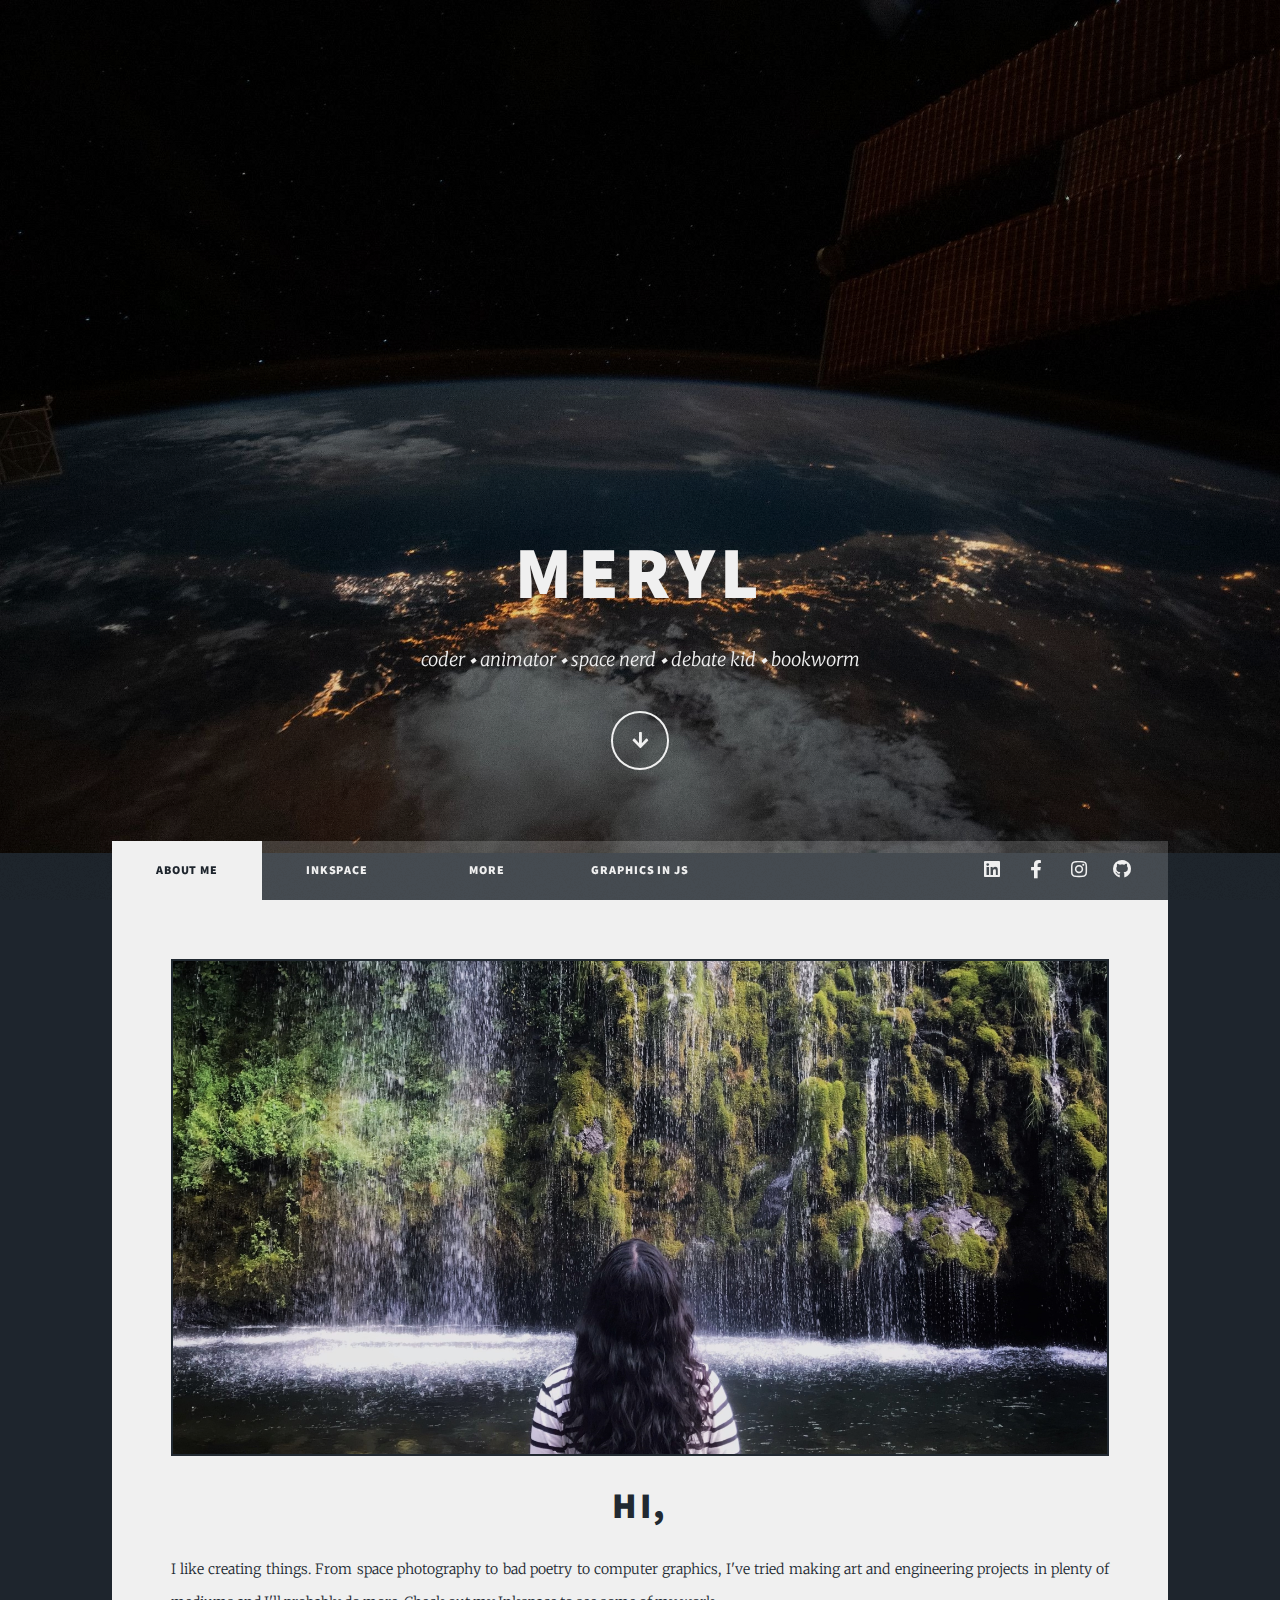
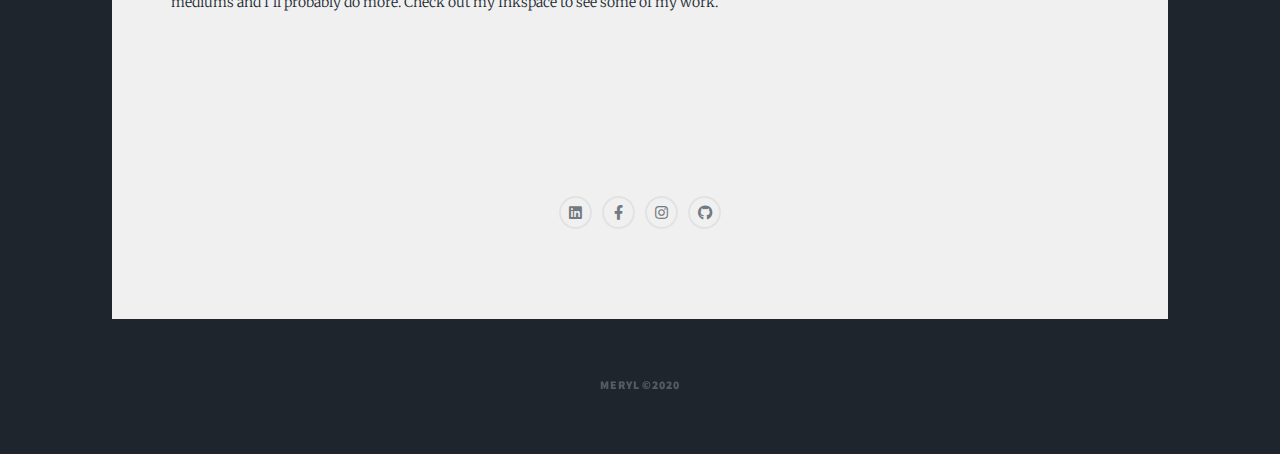
==== commit f1eaa954: "added goodreads widget" ====
--- a/index.html
+++ b/index.html
@@ -61,7 +61,7 @@
                 <h2 class="bigquote" style="float:left; width:30%">
                   <br/>A skeptical tech developer<br/>
                 </h2> --->
-                <p style="font-size:14px">I like making things. Go check out my inkspace to see the things. I'll probably add more here soon but don't wait for it</p> <!---<a href="https://linktr.ee/superpositionfremont">Superposition Fremont,</a> I've guided the creation of a website for the chapter, and organized tech related projects and activities to bring to my community. Before that, I interned in healthtech innovation, designing and programming an <a href="https://github.com/owl-patia/eye-strain-detector">eye strain detector</a>(ironic for me) using machine learning and image processing technology. I'm also team strategist for my VEX Robotics team, where I plan logic for robot movement and work with CAD. </p>
+                <p style="font-size:14px">I like creating things. From space photography to bad poetry to computer graphics, I've tried making art and engineering projects in plenty of mediums and I'll probably do more. Check out my Inkspace to see some of my work.</p> <!---<a href="https://linktr.ee/superpositionfremont">Superposition Fremont,</a> I've guided the creation of a website for the chapter, and organized tech related projects and activities to bring to my community. Before that, I interned in healthtech innovation, designing and programming an <a href="https://github.com/owl-patia/eye-strain-detector">eye strain detector</a>(ironic for me) using machine learning and image processing technology. I'm also team strategist for my VEX Robotics team, where I plan logic for robot movement and work with CAD. </p>
               </div>
               <div>
                 <h2 class="bigquote" style="padding:0 30px; float:right; width:25%">
@@ -103,18 +103,137 @@
                   <div id="youtube">
                     <iframe src="https://www.youtube.com/embed/b1WHQTbJ7vE" title="YouTube video player" frameborder="0" allow="accelerometer; autoplay; clipboard-write; encrypted-media; gyroscope; picture-in-picture" allowfullscreen></iframe>
                   </div>
-                  <div id="book">
-                    <img src="https://i.harperapps.com/hcanz/covers/9780007422586/x293.jpg" style="object-fit:contain;max-height:100%;max-width:155px;min-width:"></img>
-                    <h4 style="text-align:center">Currently Reading:</h4>
-                    <p style="font-size:12px;text-align:center;margin:0;">
-                      <u>The Mysterious Affair at Styles</u>
-                      </br>
-                      <i>by Agatha Christie</i>
-                      </br>
-                      Rating as of now: 4/5 stars
-                    </p>
-                  </div>
+                  <div id="book" style="border:none"> 
+                    <style>
+                      #gr_updates_widget{
+                        background-color:#f0f0f0;
+                        border:solid #1e252d 2px;
+                        padding:15px 0px 35px 0;
+                        width:250px;
+                        height:500px;
+                        
+                      }
+                      #gr_footer{
+                        margin-bottom:10px;
+                      }
+                      #gr_updates_widget p{
+                        font-family: "Merriweather", Georgia, serif;
+                        padding:2px;
+                        margin:0;
+                        font-size:14px;
+                      }
+
+                      #gr_footer img{
+                      width:100px;
+                      float:left;
+                      }
+                      #gr_updates_widget img{
+                        border-style:none;
+                      }
+                    </style>
+                    <div id="gr_updates_widget">
+                      <iframe id="the_iframe" src="https://www.goodreads.com/widgets/user_update_widget?height=400&num_updates=8&user=145959000&width=250" width="250" height="350" frameborder="0"></iframe>
+                      <div id="gr_footer">
+                        <a href="https://www.goodreads.com/"><img alt="Goodreads: Book reviews, recommendations, and discussion" rel="nofollow" src="https://s.gr-assets.com/images/layout/goodreads_logo_140.png" /></a>
+                      </div>
+                    </div>
+
+                    <!-- Show static HTML/CSS as a placeholder in case js is not enabled - javascript include will override this if things work
+                    <style type="text/css" media="screen">
+                      .gr_custom_container_1641887517 {
+                        /* customize your Goodreads widget container here*/
+                        border: 2px solid;
+                        border-radius:10px;
+                        background-color: #FFFFFF;
+                        color: #000000;
+                        
+                      }
+                      .gr_custom_header_1641887517 {
+                        /* customize your Goodreads header here*/
+                        border-bottom: 1px solid gray;
+                        width: 100%;
+                        margin-bottom: 5px;
+                        text-align: center;
+                        font-size: 120%;
+                        background-color:#f0f0f0;
+                        padding:0;
+
+                      }
+                      .gr_custom_each_container {
+                        /* customize each individual book container here */
+                        width: 100%;
+                        clear: both;
+                        margin-bottom: 10px;
+                        padding: 10px 5px 10px 5px;
+                        overflow: auto;
+                        padding-bottom: 4px;
+                        border-bottom: 1px solid #aaa;
+
+                      }
+                      .gr_custom_book_container_1641887517 {
+                        /* customize your book covers here */
+                        overflow: hidden;
+                        text-align: center;
+                        width: 100%;
+                        max-height:160px;
+                      }
+
+                      .gr_custom_title_1641887517 {
+                        /* customize your author names here */
+                        font-size: 14px;
+                      }
+
+                      .gr_custom_author_1641887517 {
+                        /* customize your author names here */
+                        font-size: 11px;
+                      }
+                      .gr_custom_tags_1641887517 {
+                        /* customize your tags here */
+                        font-size: 10px;
+                        color: gray;
+                      }
+                      .gr_custom_rating_1641887517 {
+                        /* customize your rating stars here */
+                        text-align:center;
+                      }
+                    </style>
+
+                    <div id="gr_custom_widget_1641887517">
+                        <div class="gr_custom_container_1641887517">
+                          <h2 class="gr_custom_header_1641887517">
+                          <a style="text-decoration: none;" rel="nofollow" href="https://www.goodreads.com/review/list/145959000-meryl?shelf=currently-reading&amp;utm_medium=api&amp;utm_source=custom_widget">Meryl&#39;s bookshelf: currently-reading</a>
+                          </h2>
+                        <div class="gr_custom_each_container">
+                        <div class="gr_custom_book_container_1641887517">
+                          
+                        </div>
+                        <div class="gr_custom_rating_1641887517">
+                          
+                        </div>
+                        <div class="gr_custom_title_1641887517">
+                         
+                        </div>
+                        <div class="gr_custom_author_1641887517">
+                          by 
+                        </div>
+                        <div class="gr_custom_tags_1641887517">
+                          tagged:
+                          currently-reading
+                        </div>
+                    </div>
+                <br style="clear: both"/>
+                <center>
+                  <a rel="nofollow" href="https://www.goodreads.com/"><img alt="goodreads.com" style="border:0" src="https://s.gr-assets.com/images/widget/widget_logo.gif" /></a>
+                </center>
+                <noscript>
+                  Share <a rel="nofollow" href="https://www.goodreads.com/">book reviews</a> and ratings with Meryl, and even join a <a rel="nofollow" href="https://www.goodreads.com/group">book club</a> on Goodreads.
+                </noscript>
                 </div>
+              </div>
+              <script src="https://www.goodreads.com/review/custom_widget/145959000.Meryl's%20bookshelf:%20currently-reading?cover_position=middle&cover_size=medium&num_books=5&order=a&shelf=currently-reading&show_author=1&show_cover=1&show_rating=1&show_review=1&show_tags=1&show_title=1&sort=date_added&widget_bg_color=FFFFFF&widget_bg_transparent=&widget_border_width=2&widget_id=1641887517&widget_text_color=000000&widget_title_size=medium&widget_width=full" type="text/javascript" charset="utf-8"></script> --->
+
+                </div>
+              </div>
             </div>
           
 
